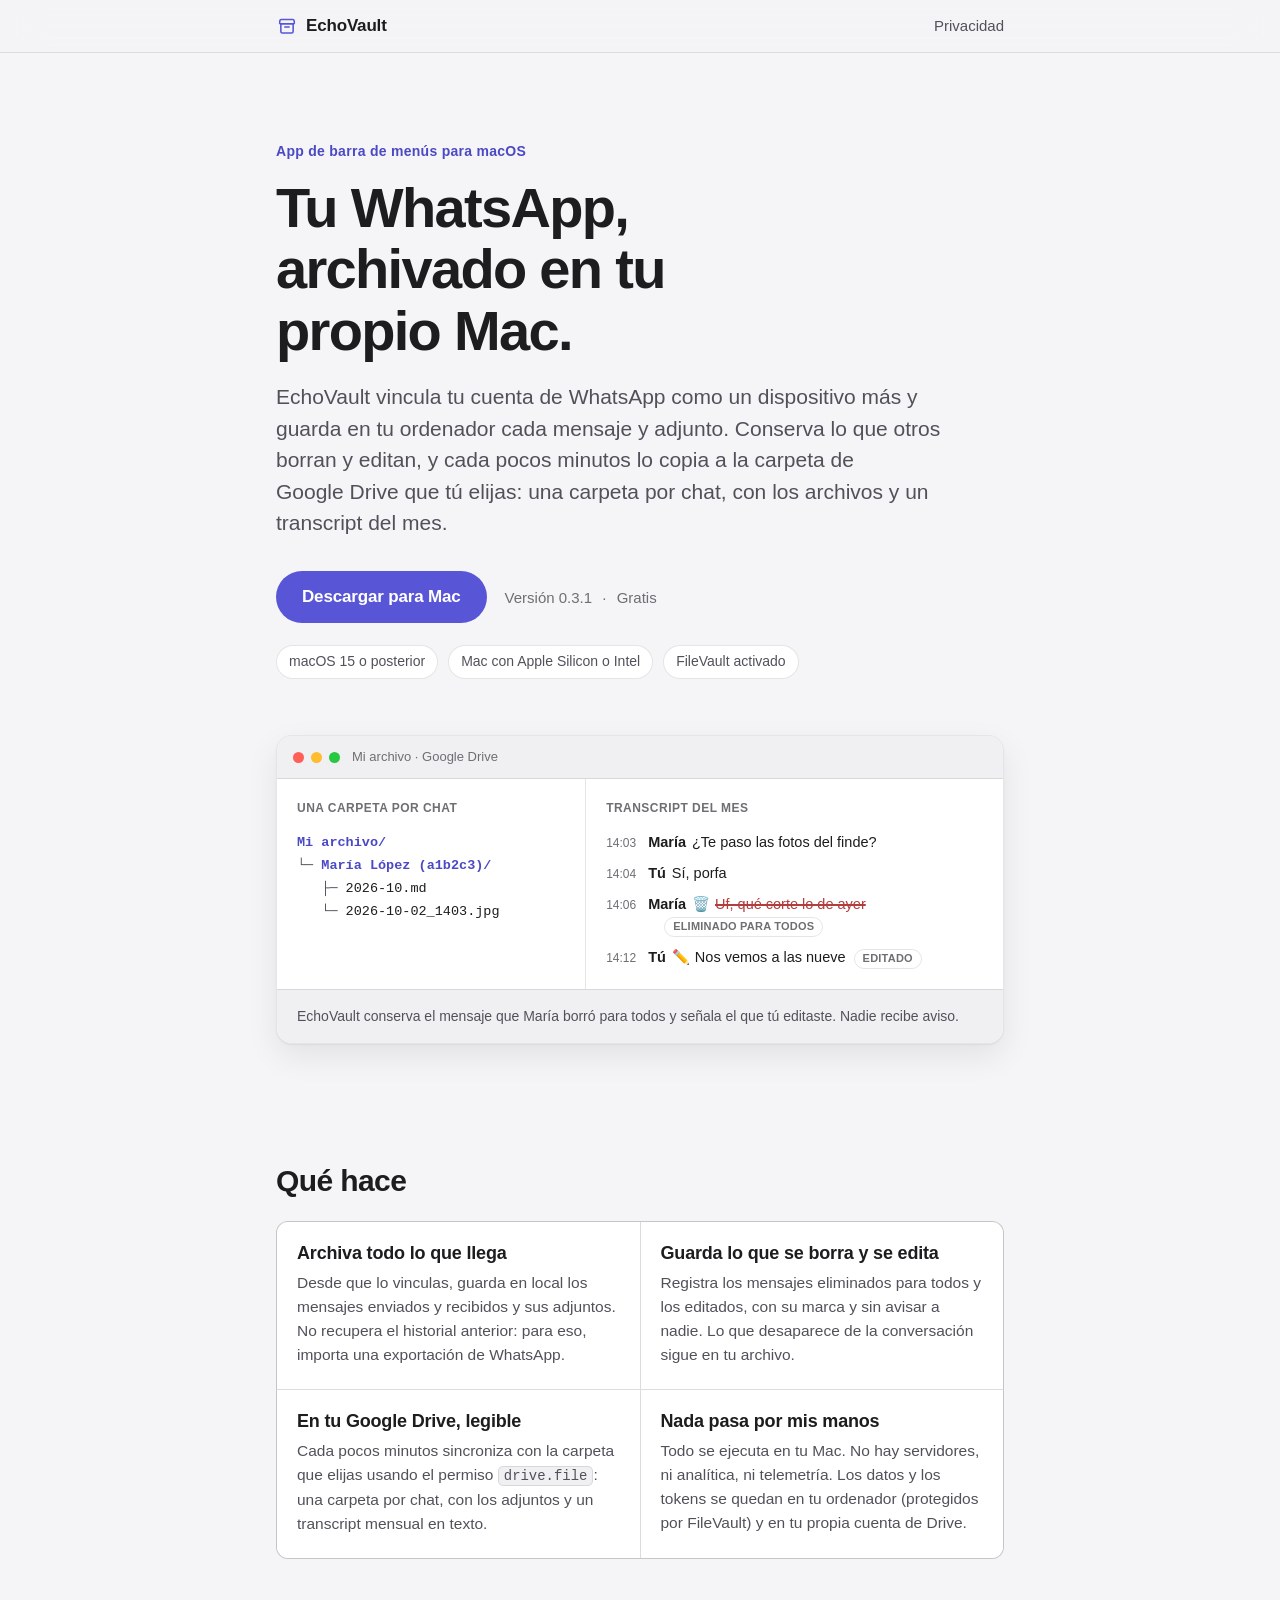
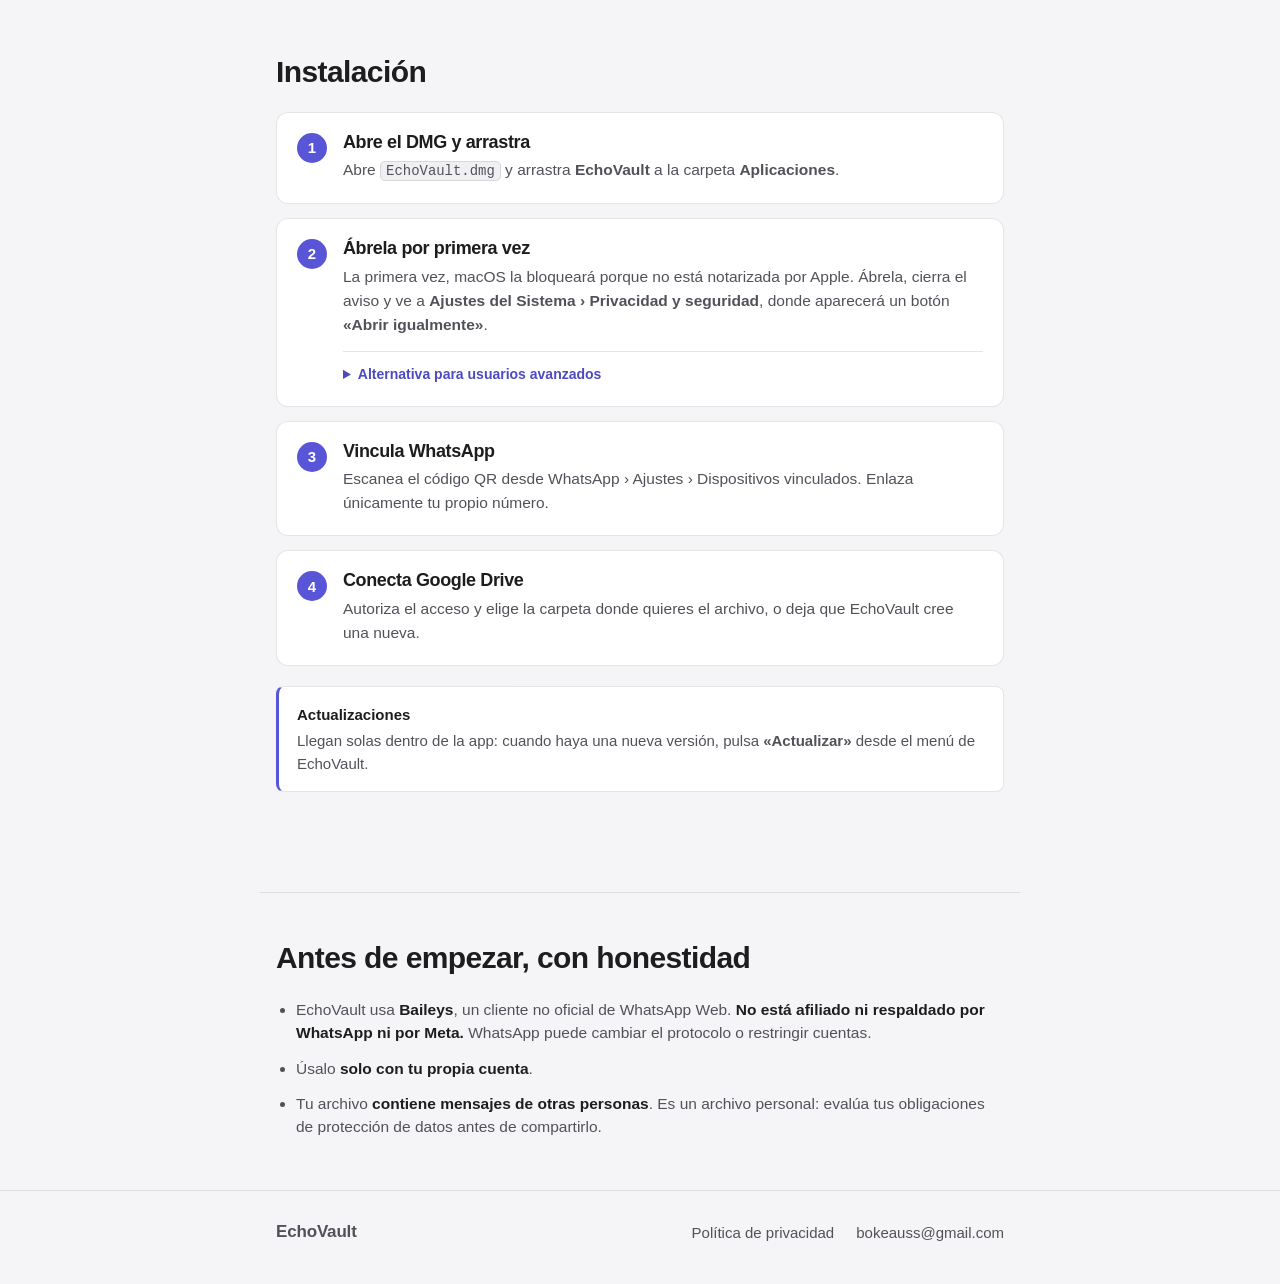
==== index.html @ d352ef36 "release: EchoVault 0.3.1" ====
<!DOCTYPE html>
<html lang="es">
<head>
  <meta charset="utf-8">
  <meta name="viewport" content="width=device-width, initial-scale=1">
  <title>EchoVault — Archivo de WhatsApp para Mac</title>
  <meta name="description" content="EchoVault es una app de barra de menús para macOS que archiva tu propio WhatsApp en tu Mac —incluso lo que otros borran y editan— y lo copia a la carpeta de Google Drive que tú elijas.">
  <meta name="color-scheme" content="light dark">
  <meta name="theme-color" content="#f5f5f7" media="(prefers-color-scheme: light)">
  <meta name="theme-color" content="#1c1c1e" media="(prefers-color-scheme: dark)">
  <link rel="icon" href="favicon.svg" type="image/svg+xml">
  <link rel="stylesheet" href="styles.css">
</head>
<body>
  <a class="skip-link" href="#contenido">Saltar al contenido</a>

  <header class="site-header">
    <div class="wrap">
      <a class="brand" href="/" aria-label="EchoVault, inicio">
        <svg class="brand__mark" viewBox="0 0 24 24" fill="none" stroke="currentColor" stroke-width="1.7" stroke-linecap="round" stroke-linejoin="round" aria-hidden="true" focusable="false">
          <path d="M4.2 6.2A1.5 1.5 0 0 1 5.6 5h12.8a1.5 1.5 0 0 1 1.4 1.2L20 8.5a1 1 0 0 1-1 1.2H5A1 1 0 0 1 4 8.5z"/>
          <path d="M5.3 9.7v8.3a1.6 1.6 0 0 0 1.6 1.6h10.2a1.6 1.6 0 0 0 1.6-1.6V9.7"/>
          <path d="M9.6 13h4.8"/>
        </svg>
        <span class="brand__name">EchoVault</span>
      </a>
      <a class="header-link" href="/privacidad/">Privacidad</a>
    </div>
  </header>

  <main id="contenido">
    <section class="hero" aria-labelledby="hero-title">
      <div class="wrap">
        <p class="eyebrow">App de barra de menús para macOS</p>
        <h1 id="hero-title">Tu WhatsApp, archivado en tu propio Mac.</h1>
        <p class="lede">EchoVault vincula tu cuenta de WhatsApp como un dispositivo más y guarda en tu ordenador cada mensaje y adjunto. Conserva lo que otros borran y editan, y cada pocos minutos lo copia a la carpeta de Google&nbsp;Drive que tú elijas: una carpeta por chat, con los archivos y un transcript del mes.</p>

        <div class="cta">
          <a class="btn" href="https://github.com/fjpedrosa/echovault-releases/releases/latest/download/EchoVault.dmg">Descargar para Mac</a>
          <p class="cta__meta">
            Versión <span id="version">0.3.1</span>
            <span class="dot" aria-hidden="true">·</span> Gratis
          </p>
        </div>

        <ul class="reqs" aria-label="Requisitos">
          <li>macOS 15 o posterior</li>
          <li>Mac con Apple&nbsp;Silicon o Intel</li>
          <li>FileVault activado</li>
        </ul>
      </div>
    </section>

    <section class="showcase" aria-labelledby="showcase-title">
      <div class="wrap">
        <h2 id="showcase-title" class="sr-only">Cómo se ve tu archivo</h2>
        <figure class="window">
          <div class="window__bar">
            <span class="traffic" aria-hidden="true"><i></i><i></i><i></i></span>
            <span class="window__title">Mi archivo · Google Drive</span>
          </div>
          <div class="window__body">
            <div class="panel">
              <p class="panel__label">Una carpeta por chat</p>
              <pre class="tree"><span class="tree__dir">Mi archivo/</span>
└─ <span class="tree__dir">María López (a1b2c3)/</span>
   ├─ <span class="tree__file">2026-10.md</span>
   └─ <span class="tree__file">2026-10-02_1403.jpg</span></pre>
            </div>
            <div class="panel">
              <p class="panel__label">Transcript del mes</p>
              <div class="chat">
                <p class="msg"><span class="msg__time">14:03</span><span class="msg__who">María</span>¿Te paso las fotos del finde?</p>
                <p class="msg"><span class="msg__time">14:04</span><span class="msg__who">Tú</span>Sí, porfa</p>
                <p class="msg msg--deleted"><span class="msg__time">14:06</span><span class="msg__who">María</span><span class="glyph" aria-hidden="true">🗑️</span><s>Uf, qué corte lo de ayer</s> <span class="msg__tag">eliminado para todos</span></p>
                <p class="msg msg--edited"><span class="msg__time">14:12</span><span class="msg__who">Tú</span><span class="glyph" aria-hidden="true">✏️</span>Nos vemos a las nueve <span class="msg__tag">editado</span></p>
              </div>
            </div>
          </div>
          <figcaption class="window__cap">EchoVault conserva el mensaje que María borró para todos y señala el que tú editaste. Nadie recibe aviso.</figcaption>
        </figure>
      </div>
    </section>

    <section class="features" aria-labelledby="features-title">
      <div class="wrap">
        <h2 id="features-title">Qué hace</h2>
        <ul class="feature-list">
          <li>
            <h3>Archiva todo lo que llega</h3>
            <p>Desde que lo vinculas, guarda en local los mensajes enviados y recibidos y sus adjuntos. No recupera el historial anterior: para eso, importa una exportación de WhatsApp.</p>
          </li>
          <li>
            <h3>Guarda lo que se borra y se edita</h3>
            <p>Registra los mensajes eliminados para todos y los editados, con su marca y sin avisar a nadie. Lo que desaparece de la conversación sigue en tu archivo.</p>
          </li>
          <li>
            <h3>En tu Google Drive, legible</h3>
            <p>Cada pocos minutos sincroniza con la carpeta que elijas usando el permiso <code>drive.file</code>: una carpeta por chat, con los adjuntos y un transcript mensual en texto.</p>
          </li>
          <li>
            <h3>Nada pasa por mis manos</h3>
            <p>Todo se ejecuta en tu Mac. No hay servidores, ni analítica, ni telemetría. Los datos y los tokens se quedan en tu ordenador (protegidos por FileVault) y en tu propia cuenta de Drive.</p>
          </li>
        </ul>
      </div>
    </section>

    <section class="install" aria-labelledby="install-title">
      <div class="wrap">
        <h2 id="install-title">Instalación</h2>
        <ol class="steps">
          <li>
            <h3>Abre el DMG y arrastra</h3>
            <p>Abre <code>EchoVault.dmg</code> y arrastra <strong>EchoVault</strong> a la carpeta <strong>Aplicaciones</strong>.</p>
          </li>
          <li>
            <h3>Ábrela por primera vez</h3>
            <p>La primera vez, macOS la bloqueará porque no está notarizada por Apple. Ábrela, cierra el aviso y ve a <strong>Ajustes del Sistema › Privacidad y seguridad</strong>, donde aparecerá un botón <strong>«Abrir igualmente»</strong>.</p>
            <details class="advanced">
              <summary>Alternativa para usuarios avanzados</summary>
              <p>Quita la marca de cuarentena desde la Terminal:</p>
              <pre class="code"><code>xattr -dr com.apple.quarantine /Applications/EchoVault.app</code></pre>
            </details>
          </li>
          <li>
            <h3>Vincula WhatsApp</h3>
            <p>Escanea el código QR desde WhatsApp › Ajustes › Dispositivos vinculados. Enlaza únicamente tu propio número.</p>
          </li>
          <li>
            <h3>Conecta Google Drive</h3>
            <p>Autoriza el acceso y elige la carpeta donde quieres el archivo, o deja que EchoVault cree una nueva.</p>
          </li>
        </ol>
        <p class="note">
          <span class="note__title">Actualizaciones</span>
          Llegan solas dentro de la app: cuando haya una nueva versión, pulsa <strong>«Actualizar»</strong> desde el menú de EchoVault.
        </p>
      </div>
    </section>

    <aside class="disclosure" aria-labelledby="disclosure-title">
      <div class="wrap">
        <h2 id="disclosure-title">Antes de empezar, con honestidad</h2>
        <ul>
          <li>EchoVault usa <strong>Baileys</strong>, un cliente no oficial de WhatsApp Web. <strong>No está afiliado ni respaldado por WhatsApp ni por Meta.</strong> WhatsApp puede cambiar el protocolo o restringir cuentas.</li>
          <li>Úsalo <strong>solo con tu propia cuenta</strong>.</li>
          <li>Tu archivo <strong>contiene mensajes de otras personas</strong>. Es un archivo personal: evalúa tus obligaciones de protección de datos antes de compartirlo.</li>
        </ul>
      </div>
    </aside>
  </main>

  <footer class="site-footer">
    <div class="wrap">
      <p class="footer__brand">EchoVault</p>
      <nav class="footer__links" aria-label="Pie de página">
        <a href="/privacidad/">Política de privacidad</a>
        <a href="mailto:bokeauss@gmail.com">bokeauss@gmail.com</a>
      </nav>
    </div>
  </footer>
</body>
</html>
---- styles.css ----
:root {
  --font-ui: -apple-system, BlinkMacSystemFont, "SF Pro Text", "SF Pro Display",
    "Helvetica Neue", Helvetica, Arial, sans-serif;
  --font-mono: ui-monospace, "SF Mono", SFMono-Regular, Menlo, Monaco,
    "Cascadia Code", Consolas, monospace;

  --bg: #f5f5f7;
  --surface: #ffffff;
  --surface-2: #f0f0f3;
  --ink: #1d1d1f;
  --ink-2: #51515a;
  --ink-3: #6e6e73;
  --hairline: rgba(0, 0, 0, 0.1);
  --hairline-strong: rgba(0, 0, 0, 0.16);
  --accent: #5856d6;
  --accent-ink: #4b49c4;
  --accent-contrast: #ffffff;
  --shadow: 0 1px 2px rgba(0, 0, 0, 0.06), 0 12px 32px rgba(0, 0, 0, 0.08);
  --deleted: #b23d3d;

  --gutter: 16px;
  --radius-lg: 16px;
  --radius-md: 12px;
  --radius-sm: 8px;
}

@media (prefers-color-scheme: dark) {
  :root {
    --bg: #1c1c1e;
    --surface: #2c2c2e;
    --surface-2: #242426;
    --ink: #f5f5f7;
    --ink-2: #c7c7cc;
    --ink-3: #a1a1a6;
    --hairline: rgba(255, 255, 255, 0.12);
    --hairline-strong: rgba(255, 255, 255, 0.2);
    --accent: #6e6cf0;
    --accent-ink: #9c9aff;
    --accent-contrast: #ffffff;
    --shadow: 0 1px 2px rgba(0, 0, 0, 0.5), 0 16px 40px rgba(0, 0, 0, 0.55);
    --deleted: #ff8a8a;
  }
}

*,
*::before,
*::after {
  box-sizing: border-box;
}

html {
  -webkit-text-size-adjust: 100%;
  scroll-behavior: smooth;
}

body {
  margin: 0;
  font-family: var(--font-ui);
  font-size: 17px;
  line-height: 1.55;
  color: var(--ink);
  background: var(--bg);
  -webkit-font-smoothing: antialiased;
  text-rendering: optimizeLegibility;
}

h1,
h2,
h3 {
  margin: 0;
  letter-spacing: -0.021em;
  line-height: 1.1;
  font-weight: 700;
}

p {
  margin: 0;
}

a {
  color: var(--accent-ink);
  text-decoration: none;
}

a:hover {
  text-decoration: underline;
}

code,
pre {
  font-family: var(--font-mono);
}

:focus-visible {
  outline: 2.5px solid var(--accent);
  outline-offset: 3px;
  border-radius: 4px;
}

.wrap {
  width: 100%;
  max-width: 760px;
  margin-inline: auto;
  padding-inline: var(--gutter);
}

.sr-only {
  position: absolute;
  width: 1px;
  height: 1px;
  padding: 0;
  margin: -1px;
  overflow: hidden;
  clip: rect(0, 0, 0, 0);
  white-space: nowrap;
  border: 0;
}

.skip-link {
  position: absolute;
  left: 50%;
  top: -60px;
  transform: translateX(-50%);
  background: var(--accent);
  color: var(--accent-contrast);
  padding: 10px 16px;
  border-radius: 0 0 var(--radius-sm) var(--radius-sm);
  z-index: 10;
  transition: top 0.15s ease;
}

.skip-link:focus {
  top: 0;
  text-decoration: none;
}

/* Header */
.site-header {
  border-bottom: 1px solid var(--hairline);
  background: color-mix(in srgb, var(--bg) 82%, transparent);
  backdrop-filter: saturate(180%) blur(20px);
  -webkit-backdrop-filter: saturate(180%) blur(20px);
  position: sticky;
  top: 0;
  z-index: 5;
}

.site-header .wrap {
  display: flex;
  align-items: center;
  justify-content: space-between;
  min-height: 52px;
}

.brand {
  display: inline-flex;
  align-items: center;
  gap: 8px;
  color: var(--ink);
  font-weight: 600;
  letter-spacing: -0.01em;
}

.brand:hover {
  text-decoration: none;
}

.brand__mark {
  width: 22px;
  height: 22px;
  color: var(--accent);
}

.brand__name {
  font-size: 17px;
}

.header-link {
  font-size: 15px;
  color: var(--ink-2);
}

/* Hero */
.hero {
  padding-top: clamp(40px, 9vw, 88px);
  padding-bottom: clamp(32px, 6vw, 56px);
}

.eyebrow {
  font-size: 14px;
  font-weight: 600;
  letter-spacing: 0.02em;
  color: var(--accent-ink);
  margin-bottom: 14px;
}

.hero h1 {
  font-size: clamp(34px, 7vw, 56px);
  letter-spacing: -0.03em;
  max-width: 15ch;
}

.lede {
  margin-top: 20px;
  font-size: clamp(18px, 2.4vw, 21px);
  line-height: 1.5;
  color: var(--ink-2);
  max-width: 60ch;
}

.cta {
  margin-top: 32px;
  display: flex;
  align-items: center;
  flex-wrap: wrap;
  gap: 10px 18px;
}

.btn {
  display: inline-flex;
  align-items: center;
  justify-content: center;
  background: var(--accent);
  color: var(--accent-contrast);
  font-size: 17px;
  font-weight: 600;
  letter-spacing: -0.01em;
  padding: 13px 26px;
  border-radius: 980px;
  transition: filter 0.15s ease, transform 0.1s ease;
}

.btn:hover {
  filter: brightness(1.07);
  text-decoration: none;
}

.btn:active {
  transform: translateY(1px);
}

.cta__meta {
  font-size: 15px;
  color: var(--ink-3);
}

.cta__meta .dot {
  padding-inline: 6px;
}

.reqs {
  margin: 22px 0 0;
  padding: 0;
  list-style: none;
  display: flex;
  flex-wrap: wrap;
  gap: 8px 10px;
}

.reqs li {
  font-size: 14px;
  color: var(--ink-2);
  background: var(--surface);
  border: 1px solid var(--hairline);
  padding: 5px 12px;
  border-radius: 980px;
}

/* Showcase window */
.showcase {
  padding-bottom: clamp(40px, 7vw, 72px);
}

.window {
  margin: 0;
  background: var(--surface);
  border: 1px solid var(--hairline);
  border-radius: var(--radius-lg);
  box-shadow: var(--shadow);
  overflow: hidden;
}

.window__bar {
  display: flex;
  align-items: center;
  gap: 12px;
  padding: 11px 16px;
  border-bottom: 1px solid var(--hairline);
  background: var(--surface-2);
}

.traffic {
  display: inline-flex;
  gap: 7px;
}

.traffic i {
  width: 11px;
  height: 11px;
  border-radius: 50%;
  background: var(--hairline-strong);
}

.traffic i:nth-child(1) {
  background: #ff5f57;
}
.traffic i:nth-child(2) {
  background: #febc2e;
}
.traffic i:nth-child(3) {
  background: #28c840;
}

.window__title {
  font-size: 13px;
  font-weight: 500;
  color: var(--ink-3);
}

.window__body {
  display: grid;
  gap: 1px;
  background: var(--hairline);
  grid-template-columns: 1fr;
}

.panel {
  background: var(--surface);
  padding: 20px;
}

.panel__label {
  font-size: 12px;
  font-weight: 600;
  letter-spacing: 0.04em;
  text-transform: uppercase;
  color: var(--ink-3);
  margin-bottom: 14px;
}

.tree {
  margin: 0;
  font-size: 13.5px;
  line-height: 1.7;
  color: var(--ink-2);
  white-space: pre;
  overflow-x: auto;
}

.tree__dir {
  color: var(--accent-ink);
  font-weight: 600;
}

.tree__file {
  color: var(--ink);
}

.chat {
  display: flex;
  flex-direction: column;
  gap: 10px;
}

.msg {
  font-size: 14.5px;
  line-height: 1.45;
  color: var(--ink);
  padding-left: 54px;
  text-indent: -54px;
}

.msg__time {
  display: inline-block;
  width: 42px;
  text-indent: 0;
  font-variant-numeric: tabular-nums;
  font-size: 12px;
  color: var(--ink-3);
}

.msg__who {
  font-weight: 600;
  margin-right: 6px;
}

.glyph {
  margin-right: 5px;
}

.msg--deleted s {
  color: var(--deleted);
  text-decoration-thickness: 1.5px;
}

.msg__tag {
  display: inline-block;
  text-indent: 0;
  margin-left: 4px;
  font-size: 11px;
  font-weight: 600;
  letter-spacing: 0.02em;
  text-transform: uppercase;
  color: var(--ink-3);
  border: 1px solid var(--hairline);
  border-radius: 980px;
  padding: 1px 8px;
}

.window__cap {
  padding: 16px 20px;
  border-top: 1px solid var(--hairline);
  background: var(--surface-2);
  font-size: 14px;
  color: var(--ink-2);
}

/* Features */
.features {
  padding-block: clamp(24px, 5vw, 48px);
}

.features h2,
.install h2,
.disclosure h2 {
  font-size: clamp(24px, 4vw, 30px);
  letter-spacing: -0.02em;
  margin-bottom: 24px;
}

.feature-list {
  list-style: none;
  margin: 0;
  padding: 0;
  display: grid;
  gap: 1px;
  background: var(--hairline);
  border: 1px solid var(--hairline);
  border-radius: var(--radius-md);
  overflow: hidden;
}

.feature-list li {
  background: var(--surface);
  padding: 22px 20px;
}

.feature-list h3 {
  font-size: 18px;
  letter-spacing: -0.01em;
  margin-bottom: 7px;
}

.feature-list p {
  color: var(--ink-2);
  font-size: 15.5px;
}

/* Install steps */
.install {
  padding-block: clamp(24px, 5vw, 48px);
}

.steps {
  list-style: none;
  counter-reset: step;
  margin: 0;
  padding: 0;
  display: grid;
  gap: 14px;
}

.steps > li {
  counter-increment: step;
  position: relative;
  background: var(--surface);
  border: 1px solid var(--hairline);
  border-radius: var(--radius-md);
  padding: 20px 20px 20px 66px;
}

.steps > li::before {
  content: counter(step);
  position: absolute;
  left: 20px;
  top: 20px;
  width: 30px;
  height: 30px;
  display: flex;
  align-items: center;
  justify-content: center;
  border-radius: 50%;
  background: var(--accent);
  color: var(--accent-contrast);
  font-size: 15px;
  font-weight: 600;
  font-variant-numeric: tabular-nums;
}

.steps h3 {
  font-size: 18px;
  margin-bottom: 6px;
}

.steps p {
  color: var(--ink-2);
  font-size: 15.5px;
}

.advanced {
  margin-top: 14px;
  border-top: 1px solid var(--hairline);
  padding-top: 12px;
}

.advanced summary {
  cursor: pointer;
  font-size: 14px;
  font-weight: 600;
  color: var(--accent-ink);
  width: fit-content;
}

.advanced summary:focus-visible {
  outline: 2.5px solid var(--accent);
  outline-offset: 3px;
}

.advanced p {
  margin-top: 10px;
}

.code {
  margin: 10px 0 0;
  background: var(--surface-2);
  border: 1px solid var(--hairline);
  border-radius: var(--radius-sm);
  padding: 12px 14px;
  overflow-x: auto;
  font-size: 13.5px;
  line-height: 1.5;
  color: var(--ink);
}

:not(pre) > code {
  font-size: 0.9em;
  background: var(--surface-2);
  border: 1px solid var(--hairline);
  border-radius: 5px;
  padding: 1px 5px;
}

.note {
  margin-top: 20px;
  background: var(--surface);
  border: 1px solid var(--hairline);
  border-left: 3px solid var(--accent);
  border-radius: var(--radius-sm);
  padding: 16px 18px;
  font-size: 15px;
  color: var(--ink-2);
}

.note__title {
  display: block;
  font-weight: 600;
  color: var(--ink);
  margin-bottom: 2px;
}

/* Disclosure */
.disclosure {
  padding-block: clamp(28px, 5vw, 52px);
}

.disclosure .wrap {
  border-top: 1px solid var(--hairline);
  padding-top: clamp(28px, 5vw, 48px);
}

.disclosure ul {
  margin: 0;
  padding-left: 20px;
  display: grid;
  gap: 12px;
}

.disclosure li {
  color: var(--ink-2);
  font-size: 15.5px;
  line-height: 1.5;
}

.disclosure strong {
  color: var(--ink);
}

/* Footer */
.site-footer {
  border-top: 1px solid var(--hairline);
  padding-block: 28px 40px;
}

.site-footer .wrap {
  display: flex;
  flex-wrap: wrap;
  align-items: center;
  justify-content: space-between;
  gap: 10px 20px;
}

.footer__brand {
  font-weight: 600;
  color: var(--ink-2);
  letter-spacing: -0.01em;
}

.footer__links {
  display: flex;
  flex-wrap: wrap;
  gap: 8px 22px;
}

.footer__links a {
  font-size: 15px;
  color: var(--ink-2);
}

/* Legal page */
.legal {
  padding-block: clamp(24px, 5vw, 44px) clamp(32px, 6vw, 56px);
}

.back {
  font-size: 15px;
  margin-bottom: 8px;
}

.back + .prose {
  margin-top: 16px;
}

.prose {
  max-width: 68ch;
}

.prose h1 {
  font-size: clamp(28px, 5vw, 38px);
  letter-spacing: -0.025em;
  margin-bottom: 8px;
}

.prose h2 {
  font-size: clamp(20px, 3vw, 24px);
  letter-spacing: -0.015em;
  margin-top: 36px;
  margin-bottom: 10px;
  padding-top: 20px;
  border-top: 1px solid var(--hairline);
}

.prose p {
  margin-top: 14px;
  color: var(--ink-2);
  font-size: 16.5px;
}

.prose ul {
  margin-top: 14px;
  padding-left: 22px;
  color: var(--ink-2);
  font-size: 16.5px;
}

.prose li {
  margin-top: 8px;
}

.prose a {
  word-break: break-word;
}

.prose + .back {
  margin-top: 40px;
  padding-top: 24px;
  border-top: 1px solid var(--hairline);
}

/* 404 */
.notfound {
  min-height: 70vh;
  display: flex;
  align-items: center;
  padding-block: 60px;
}

.notfound h1 {
  font-size: clamp(30px, 6vw, 44px);
  letter-spacing: -0.03em;
  margin-top: 12px;
}

.notfound .lede {
  margin-bottom: 28px;
}

/* Wider screens */
@media (min-width: 640px) {
  .window__body {
    grid-template-columns: 0.85fr 1.15fr;
  }

  .feature-list {
    grid-template-columns: 1fr 1fr;
  }
}

@media (prefers-reduced-motion: reduce) {
  html {
    scroll-behavior: auto;
  }
  *,
  *::before,
  *::after {
    transition-duration: 0.01ms !important;
    animation-duration: 0.01ms !important;
  }
}
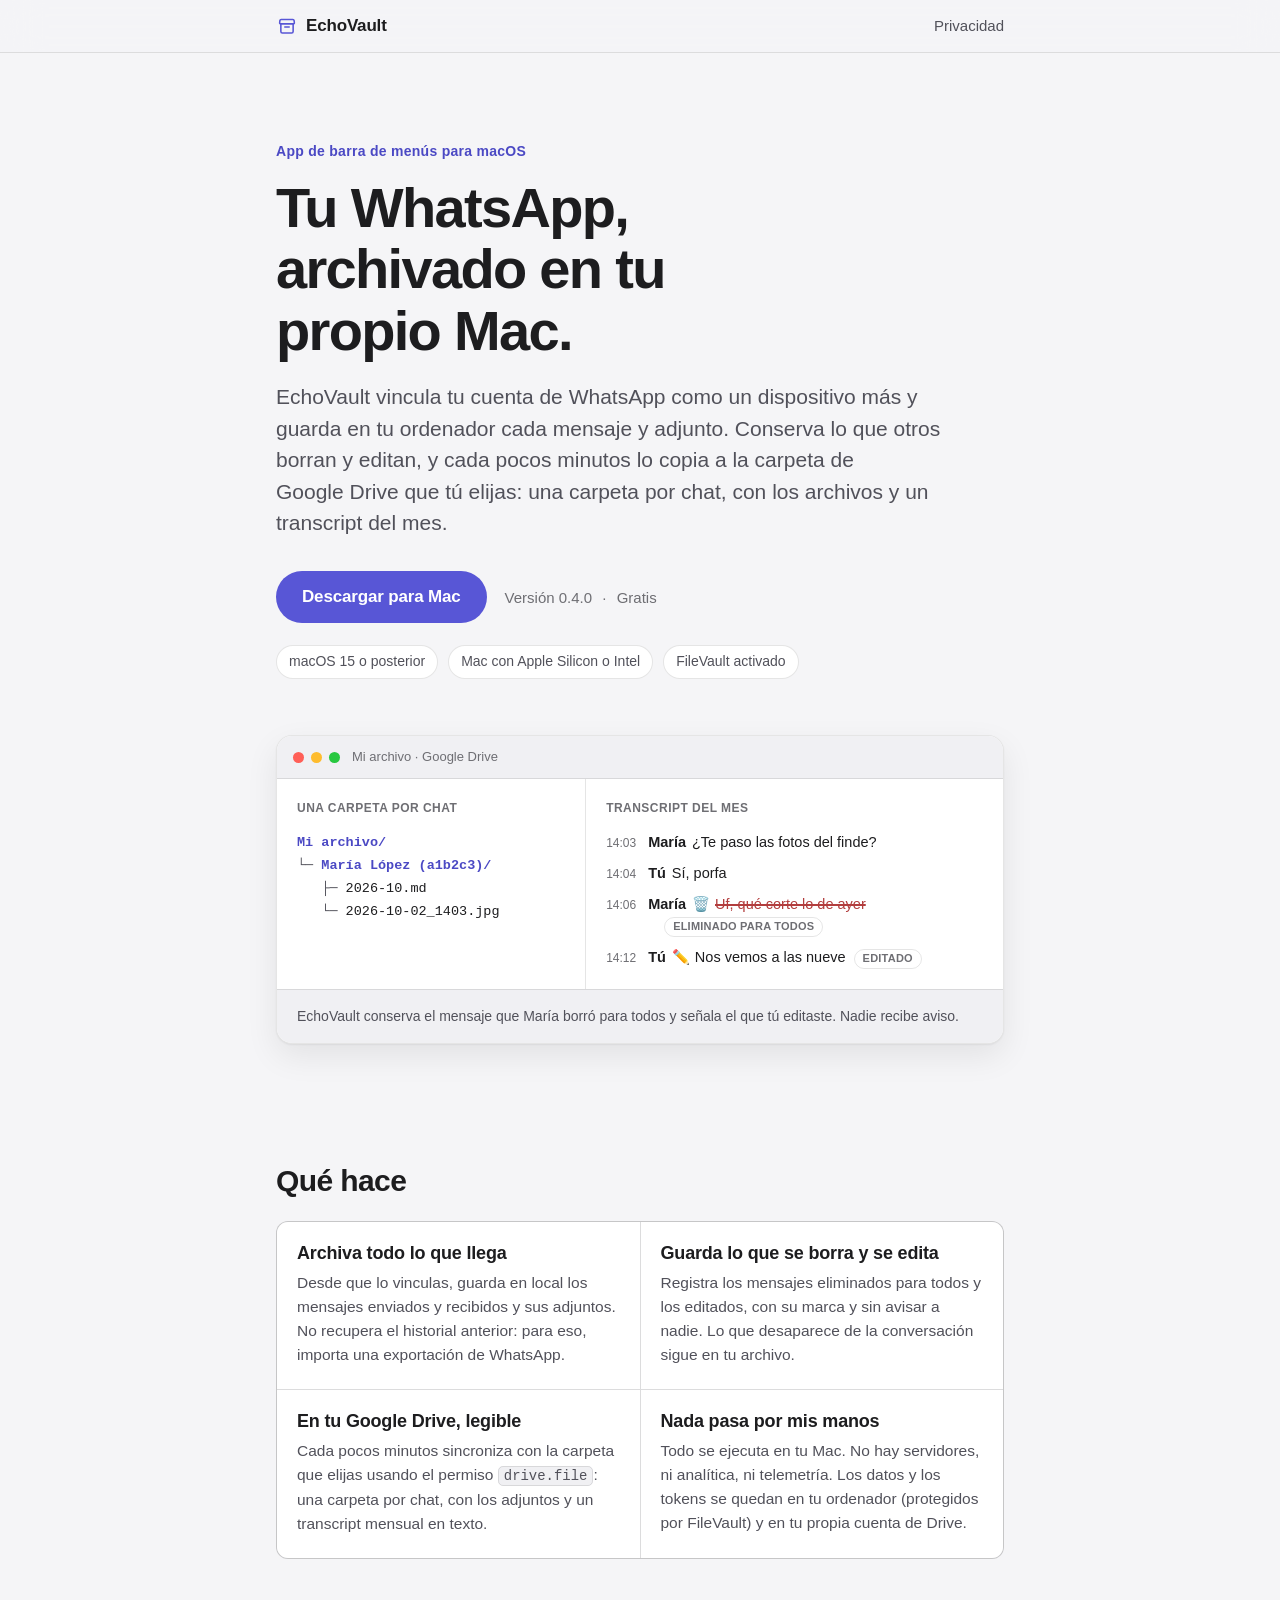
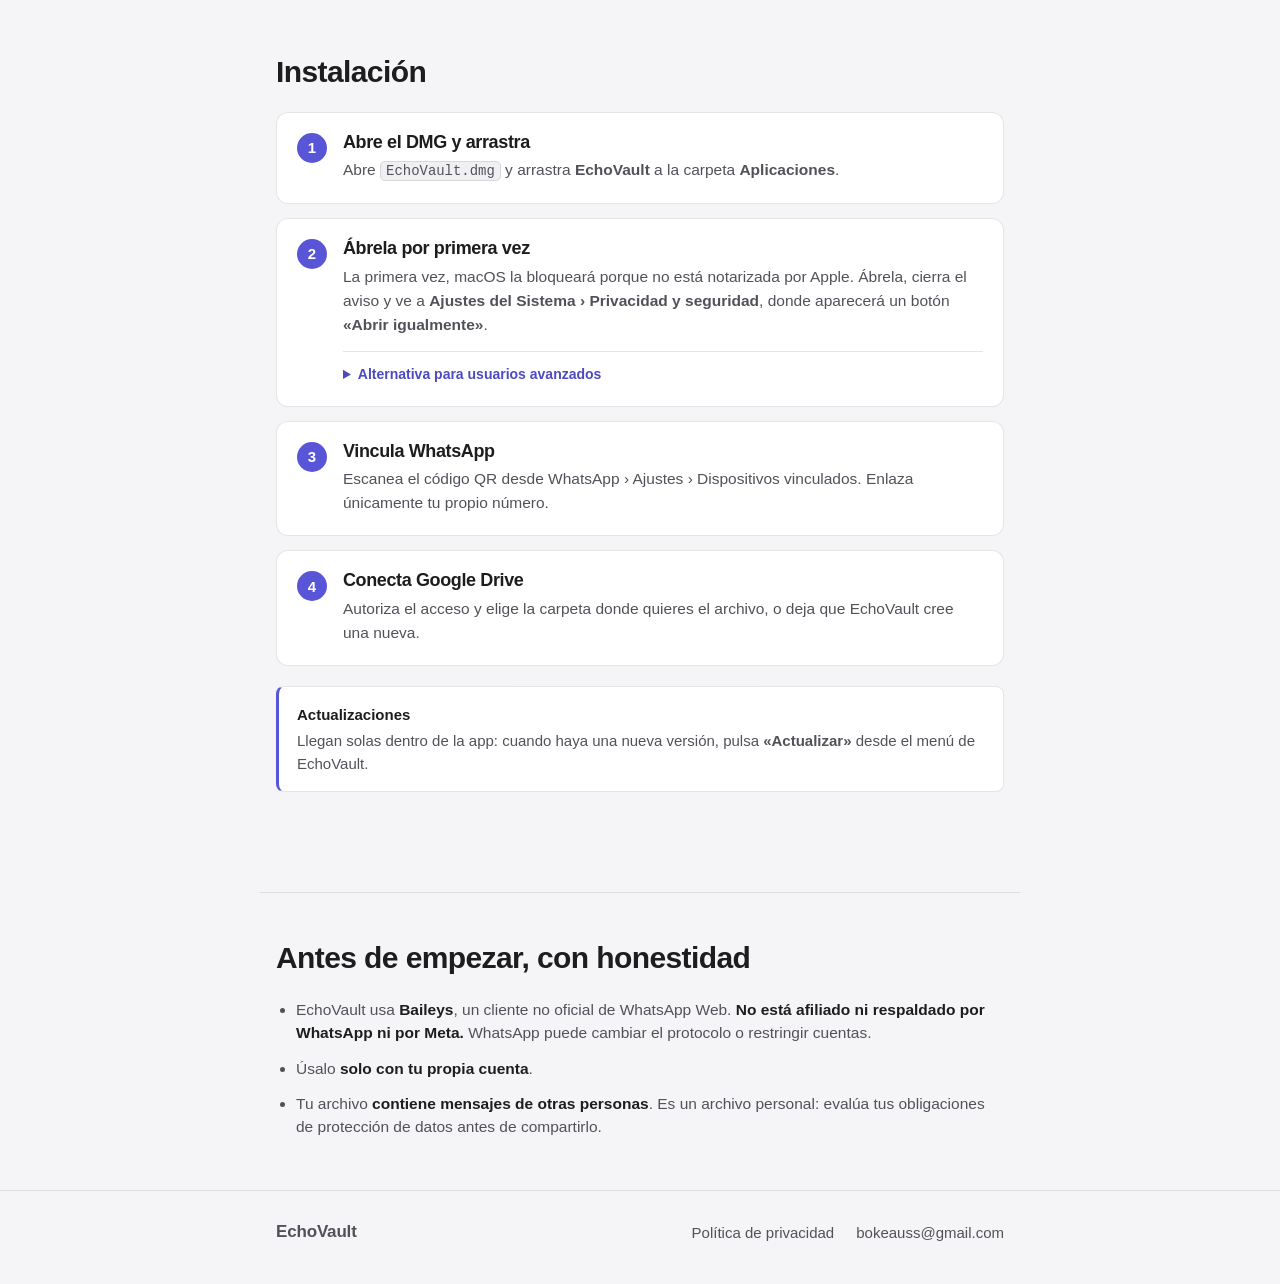
==== commit 3dc2c4dd: "release: EchoVault 0.4.0" ====
--- a/index.html
+++ b/index.html
@@ -38,7 +38,7 @@
         <div class="cta">
           <a class="btn" href="https://github.com/fjpedrosa/echovault-releases/releases/latest/download/EchoVault.dmg">Descargar para Mac</a>
           <p class="cta__meta">
-            Versión <span id="version">0.3.1</span>
+            Versión <span id="version">0.4.0</span>
             <span class="dot" aria-hidden="true">·</span> Gratis
           </p>
         </div>
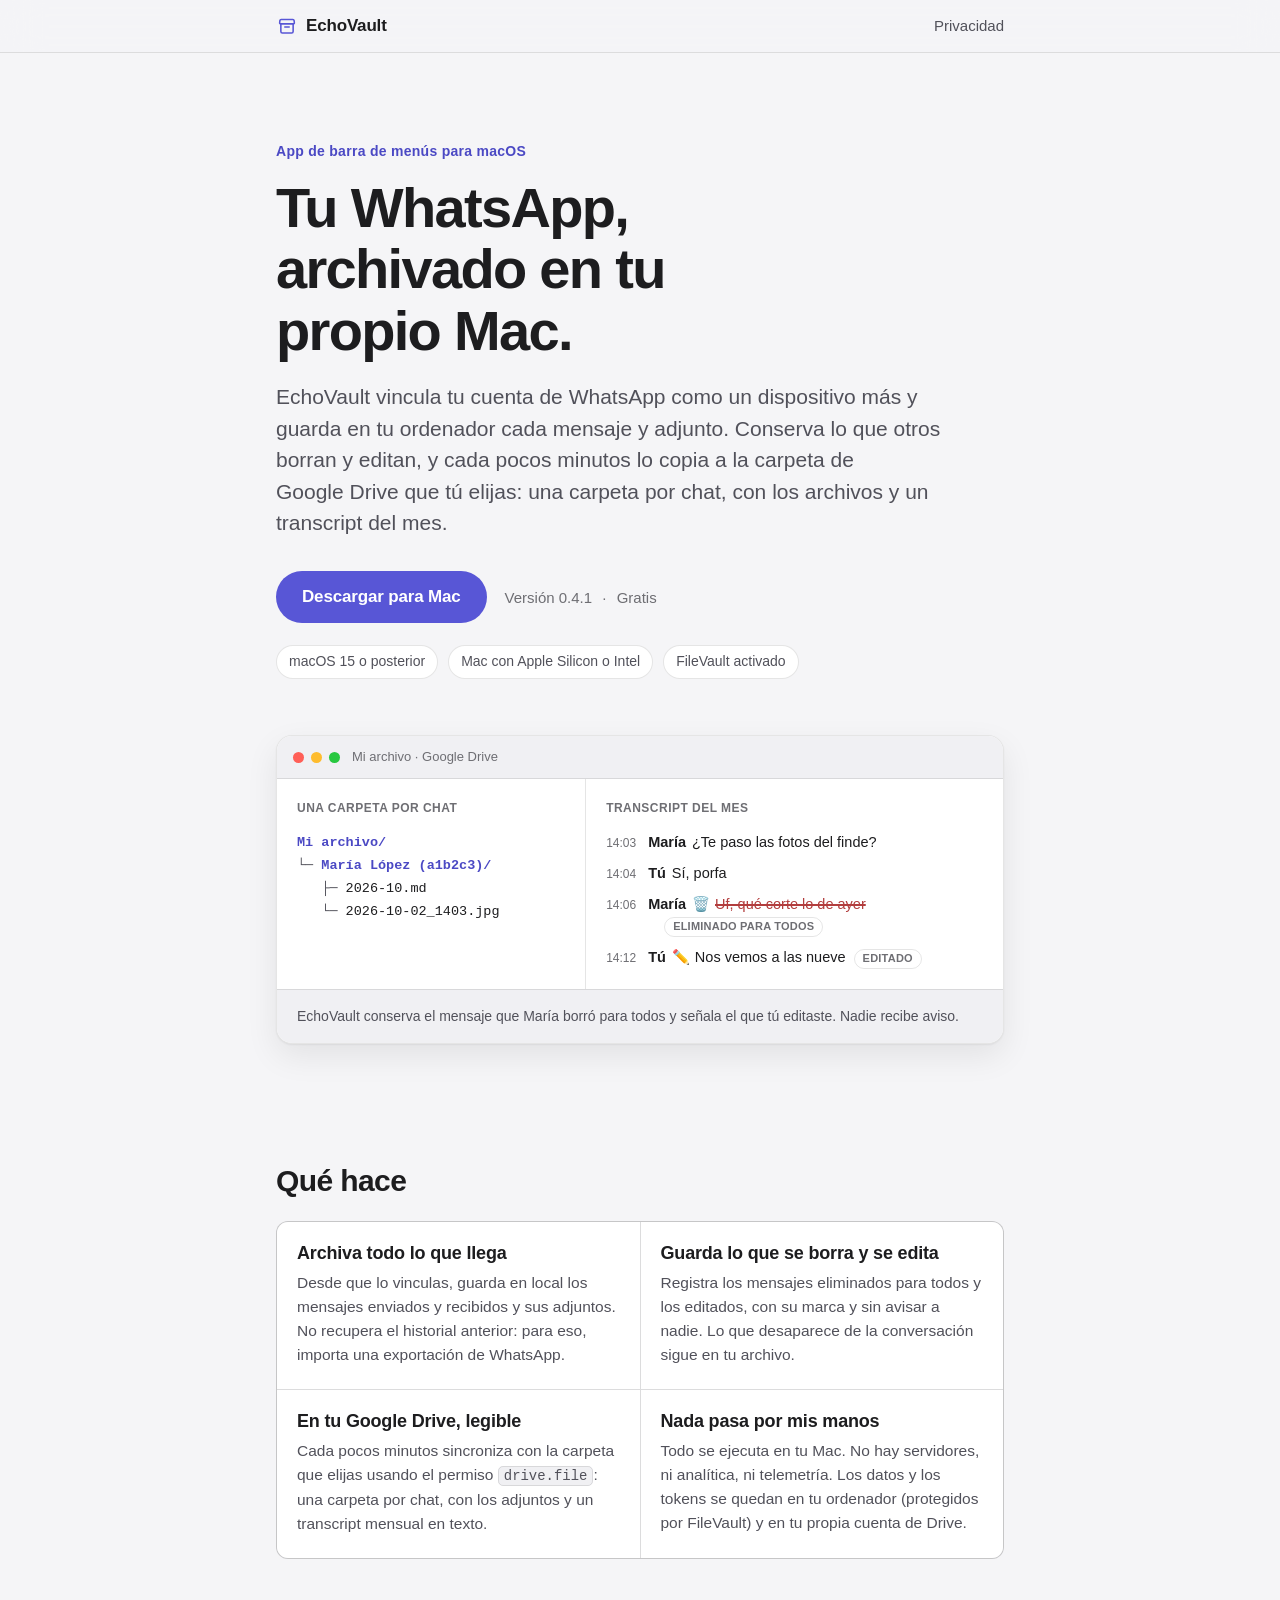
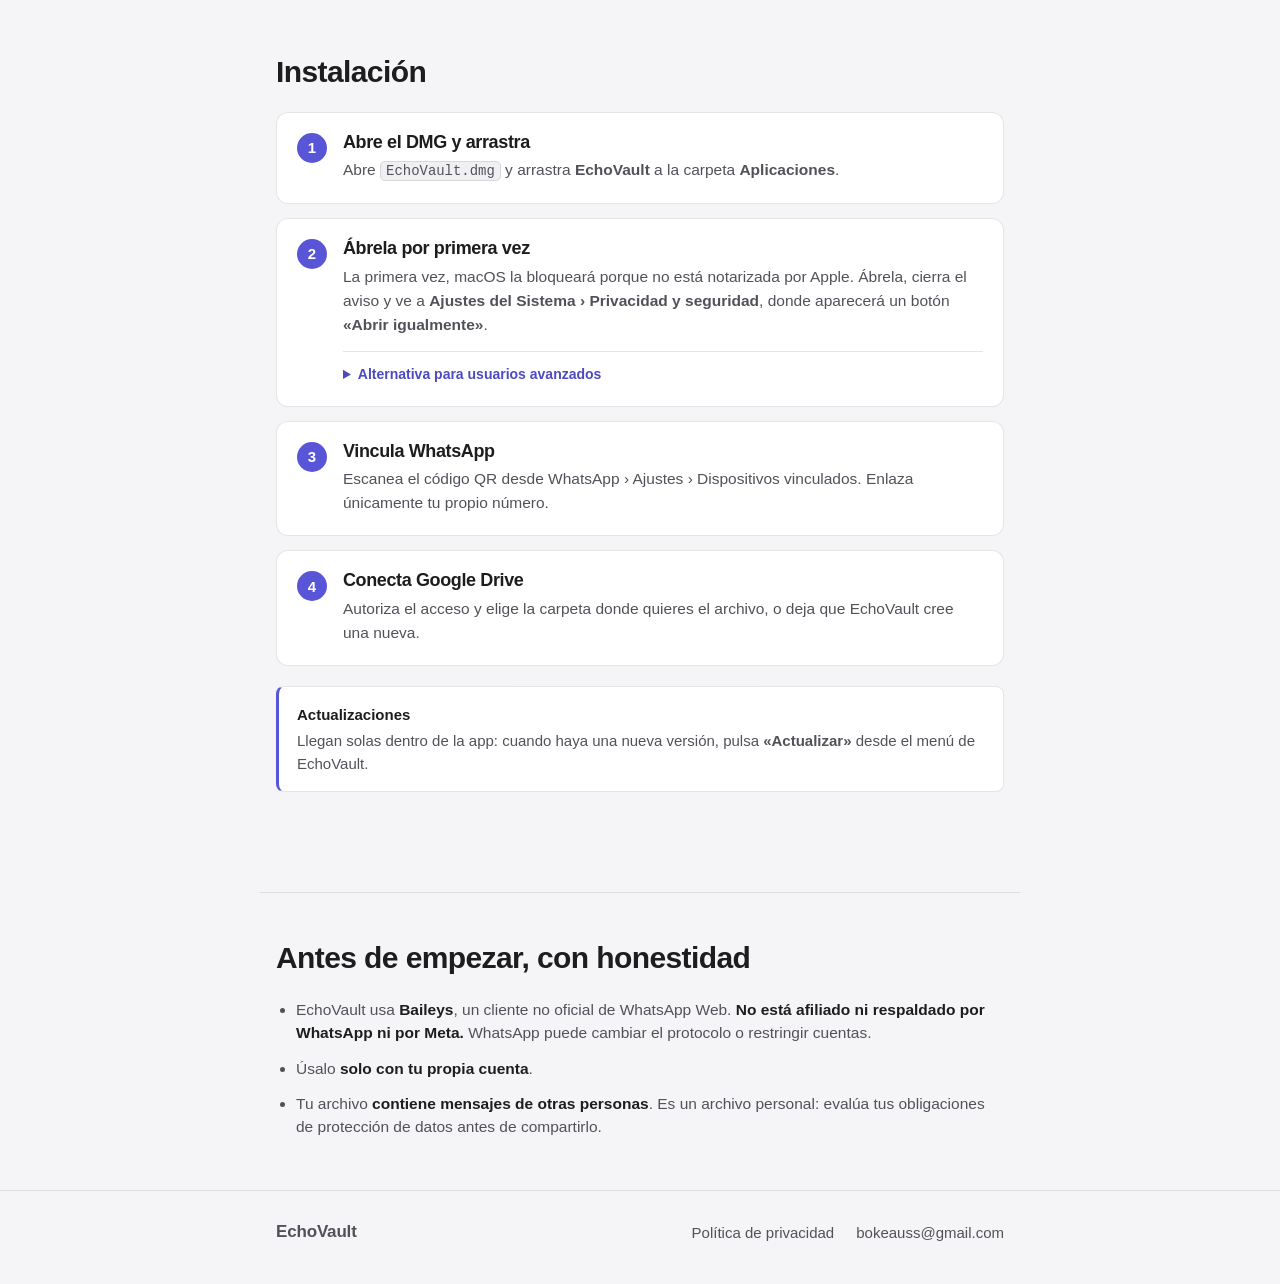
==== commit 3c6d118e: "release: EchoVault 0.4.1" ====
--- a/index.html
+++ b/index.html
@@ -38,7 +38,7 @@
         <div class="cta">
           <a class="btn" href="https://github.com/fjpedrosa/echovault-releases/releases/latest/download/EchoVault.dmg">Descargar para Mac</a>
           <p class="cta__meta">
-            Versión <span id="version">0.4.0</span>
+            Versión <span id="version">0.4.1</span>
             <span class="dot" aria-hidden="true">·</span> Gratis
           </p>
         </div>
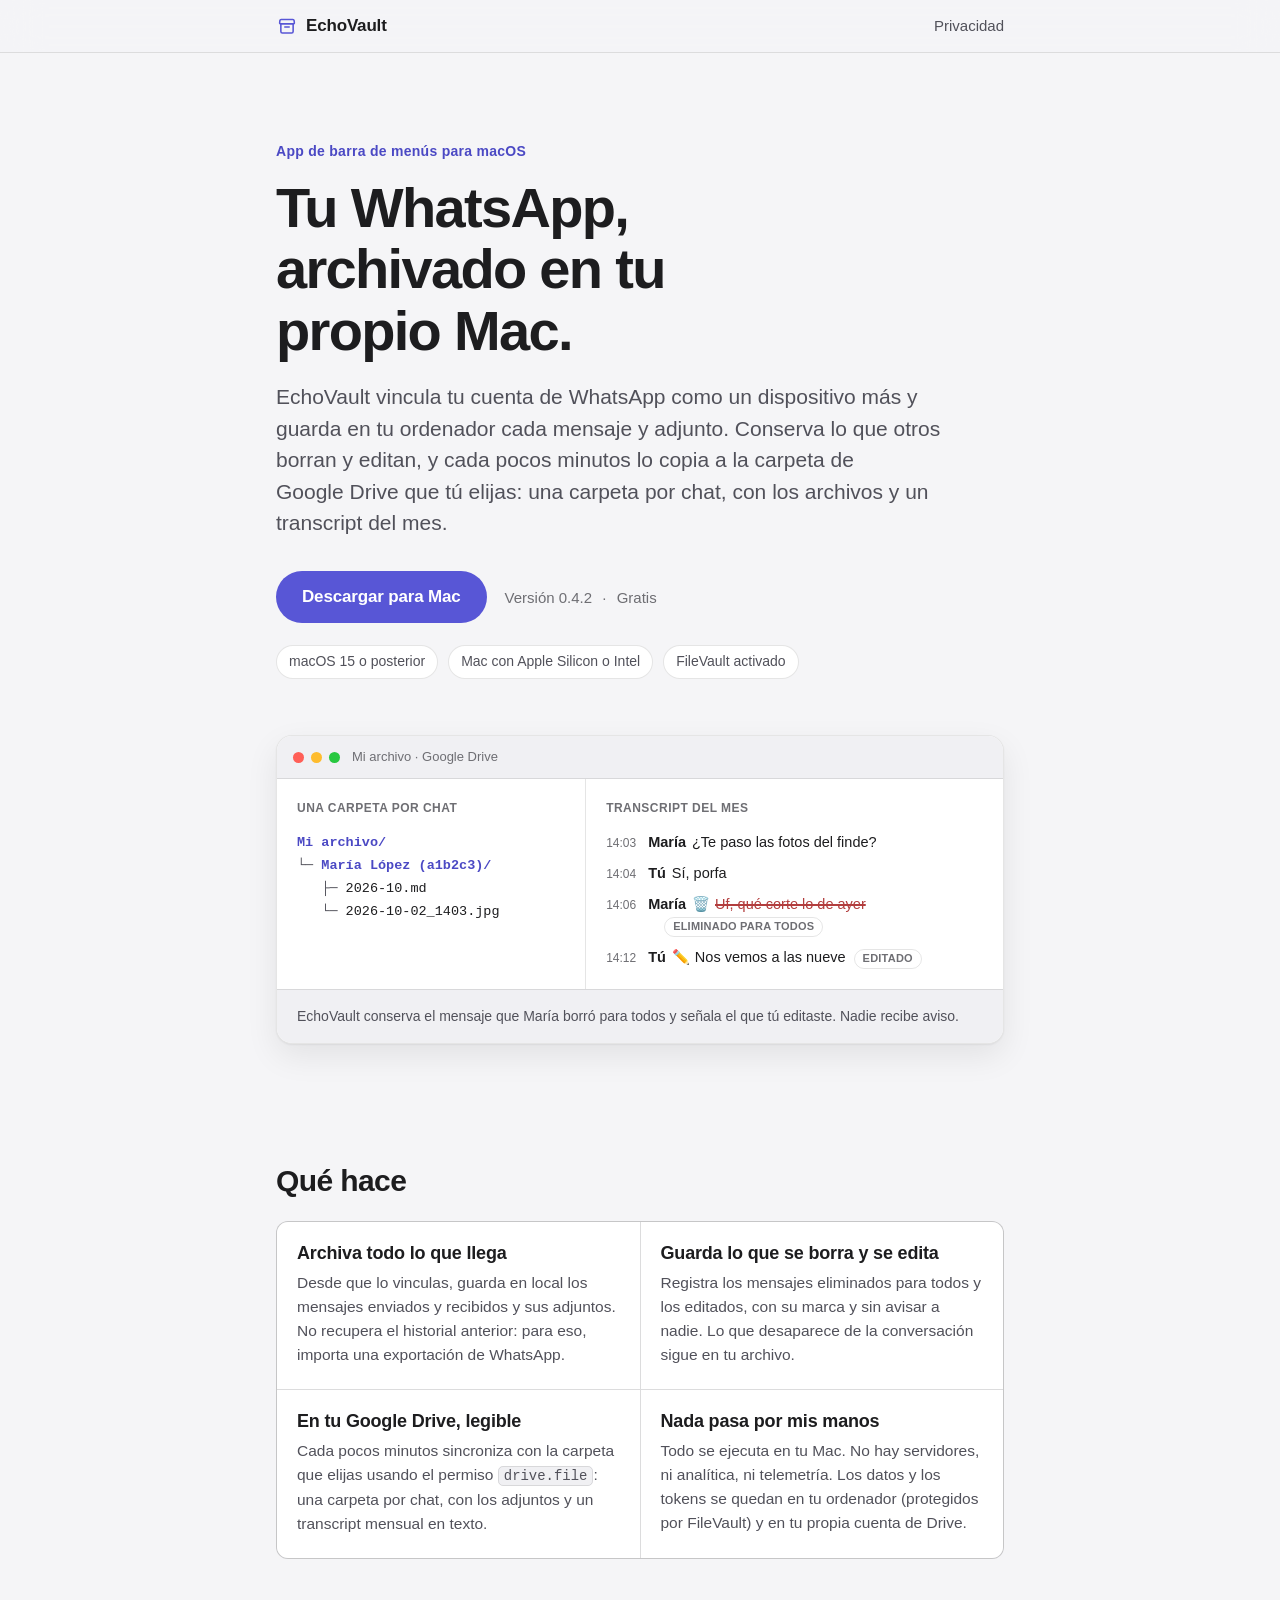
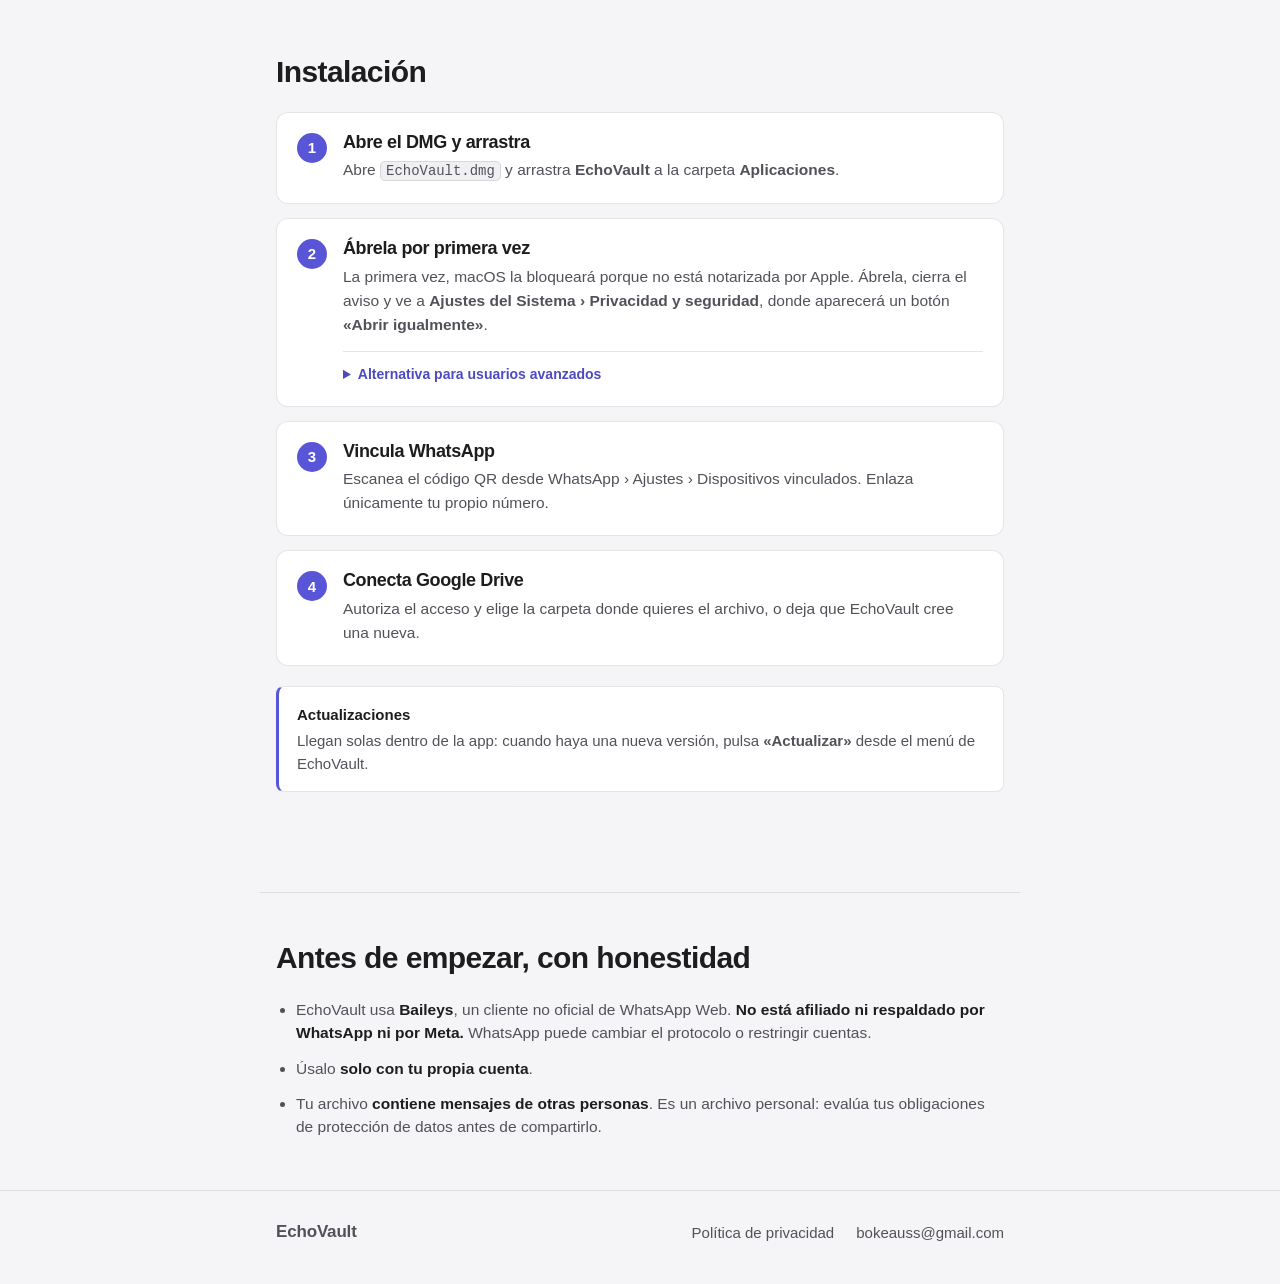
==== commit 44e3ff3c: "release: EchoVault 0.4.2" ====
--- a/index.html
+++ b/index.html
@@ -38,7 +38,7 @@
         <div class="cta">
           <a class="btn" href="https://github.com/fjpedrosa/echovault-releases/releases/latest/download/EchoVault.dmg">Descargar para Mac</a>
           <p class="cta__meta">
-            Versión <span id="version">0.4.1</span>
+            Versión <span id="version">0.4.2</span>
             <span class="dot" aria-hidden="true">·</span> Gratis
           </p>
         </div>
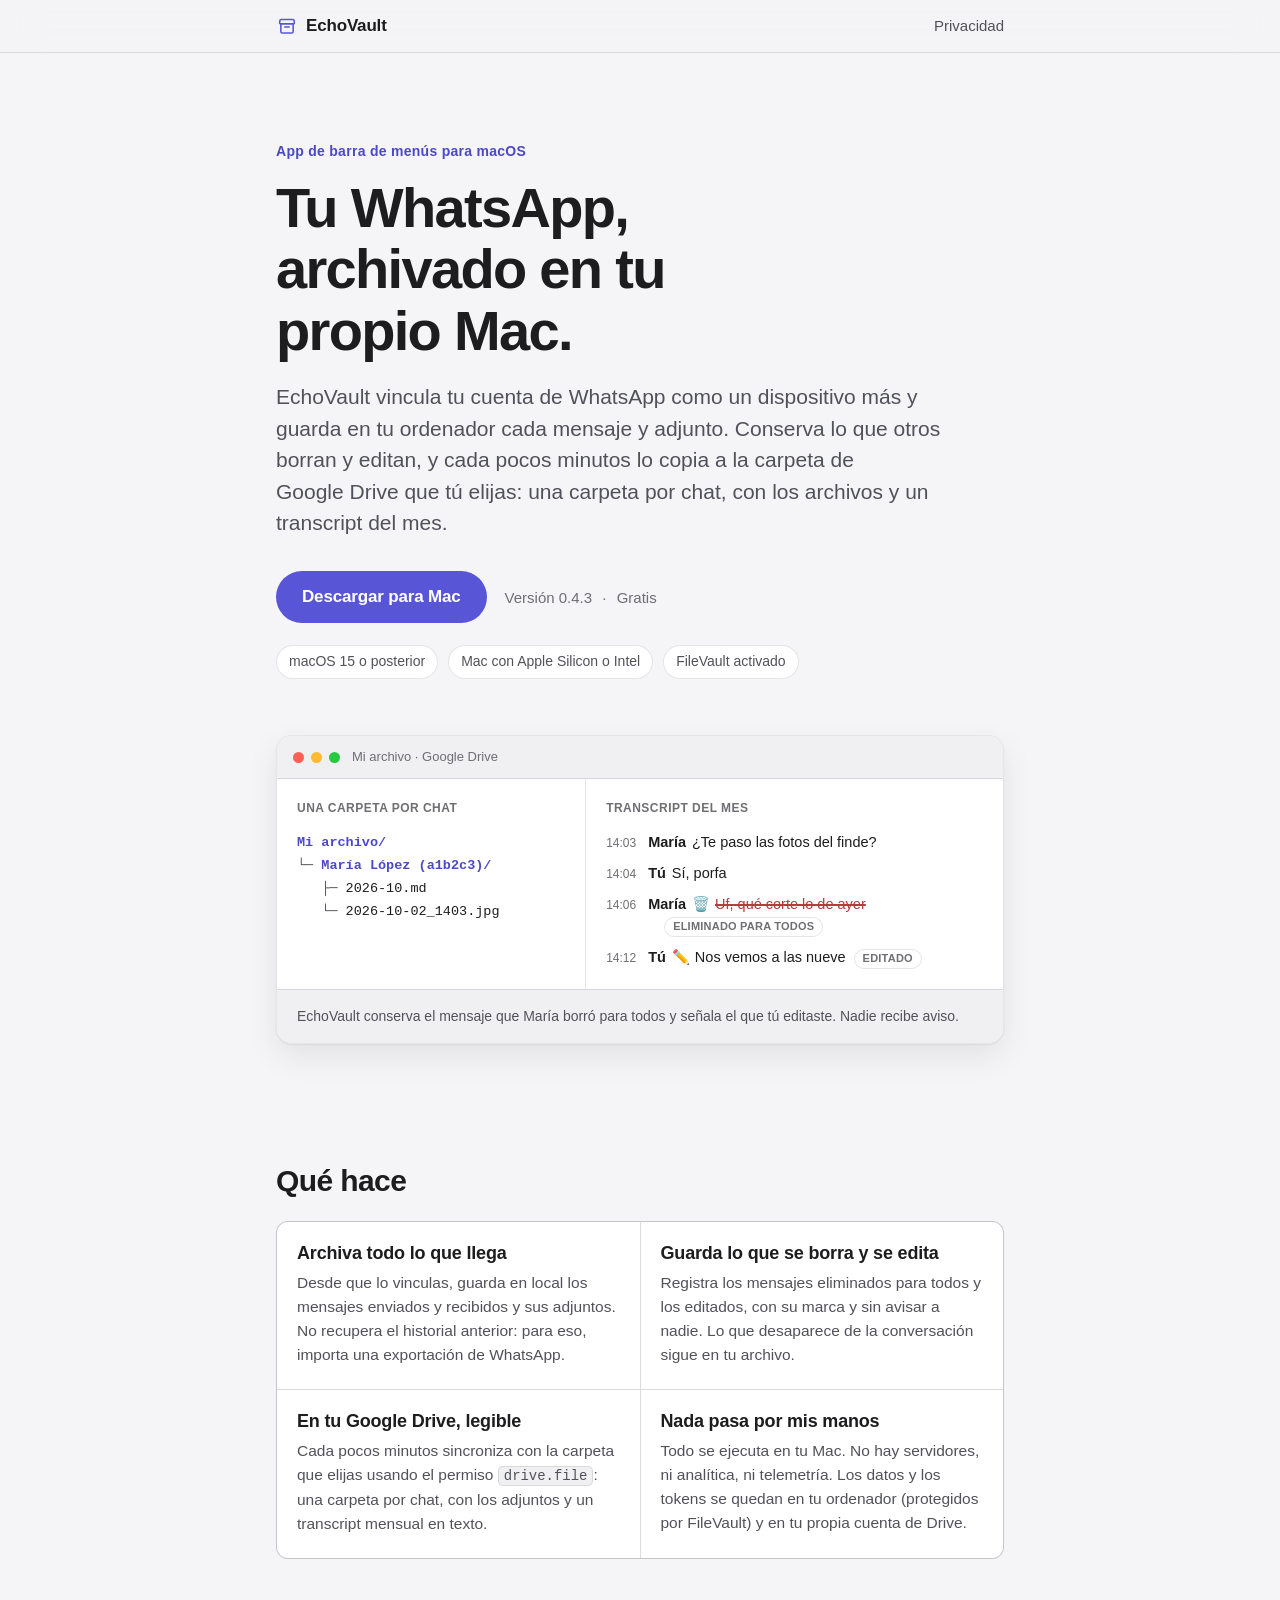
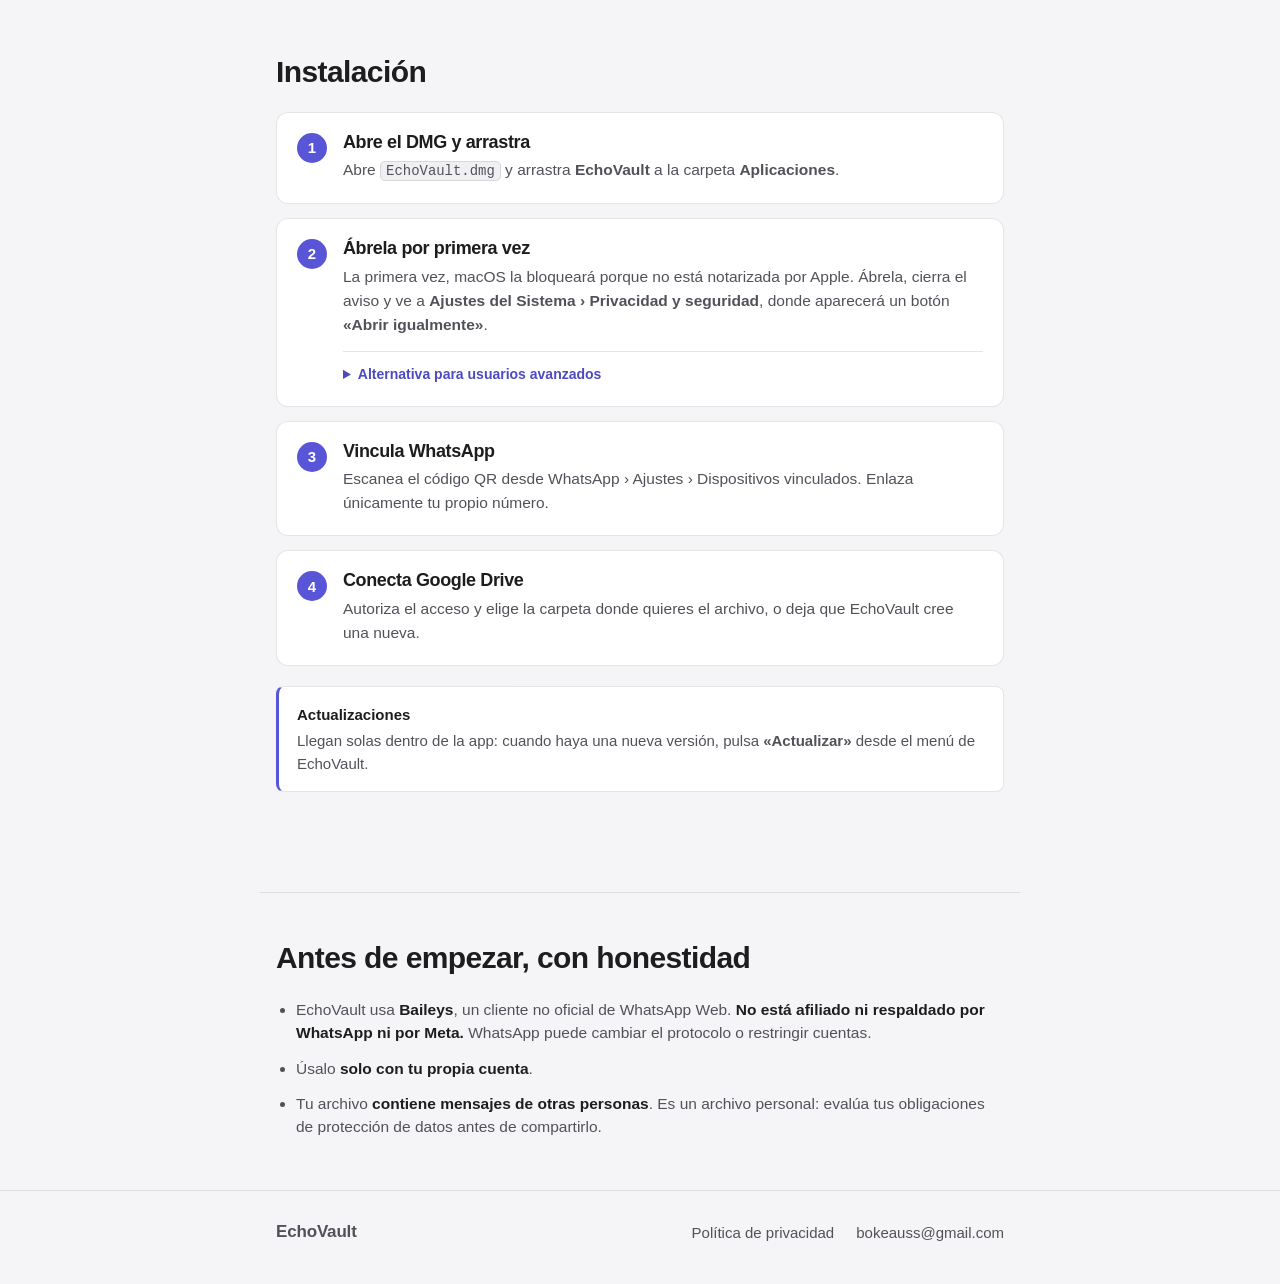
==== commit c43fe557: "release: EchoVault 0.4.3" ====
--- a/index.html
+++ b/index.html
@@ -38,7 +38,7 @@
         <div class="cta">
           <a class="btn" href="https://github.com/fjpedrosa/echovault-releases/releases/latest/download/EchoVault.dmg">Descargar para Mac</a>
           <p class="cta__meta">
-            Versión <span id="version">0.4.2</span>
+            Versión <span id="version">0.4.3</span>
             <span class="dot" aria-hidden="true">·</span> Gratis
           </p>
         </div>
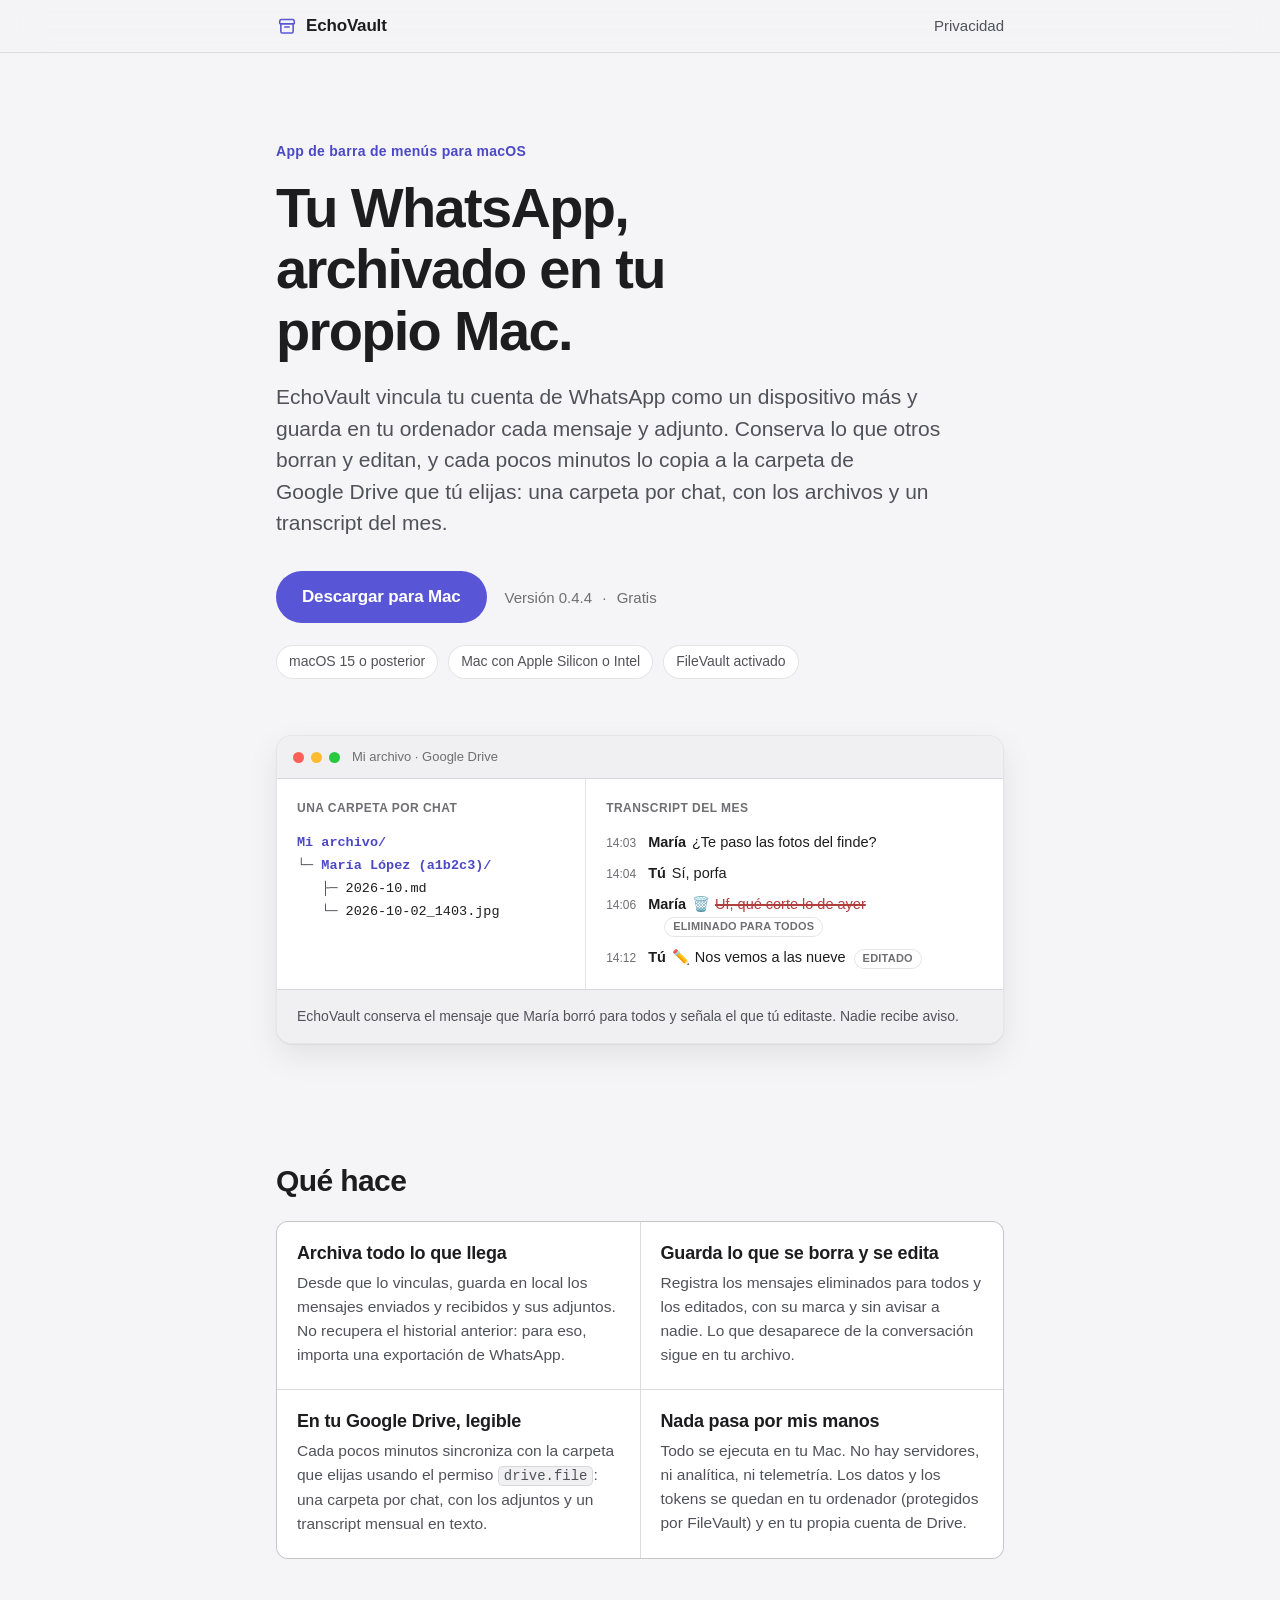
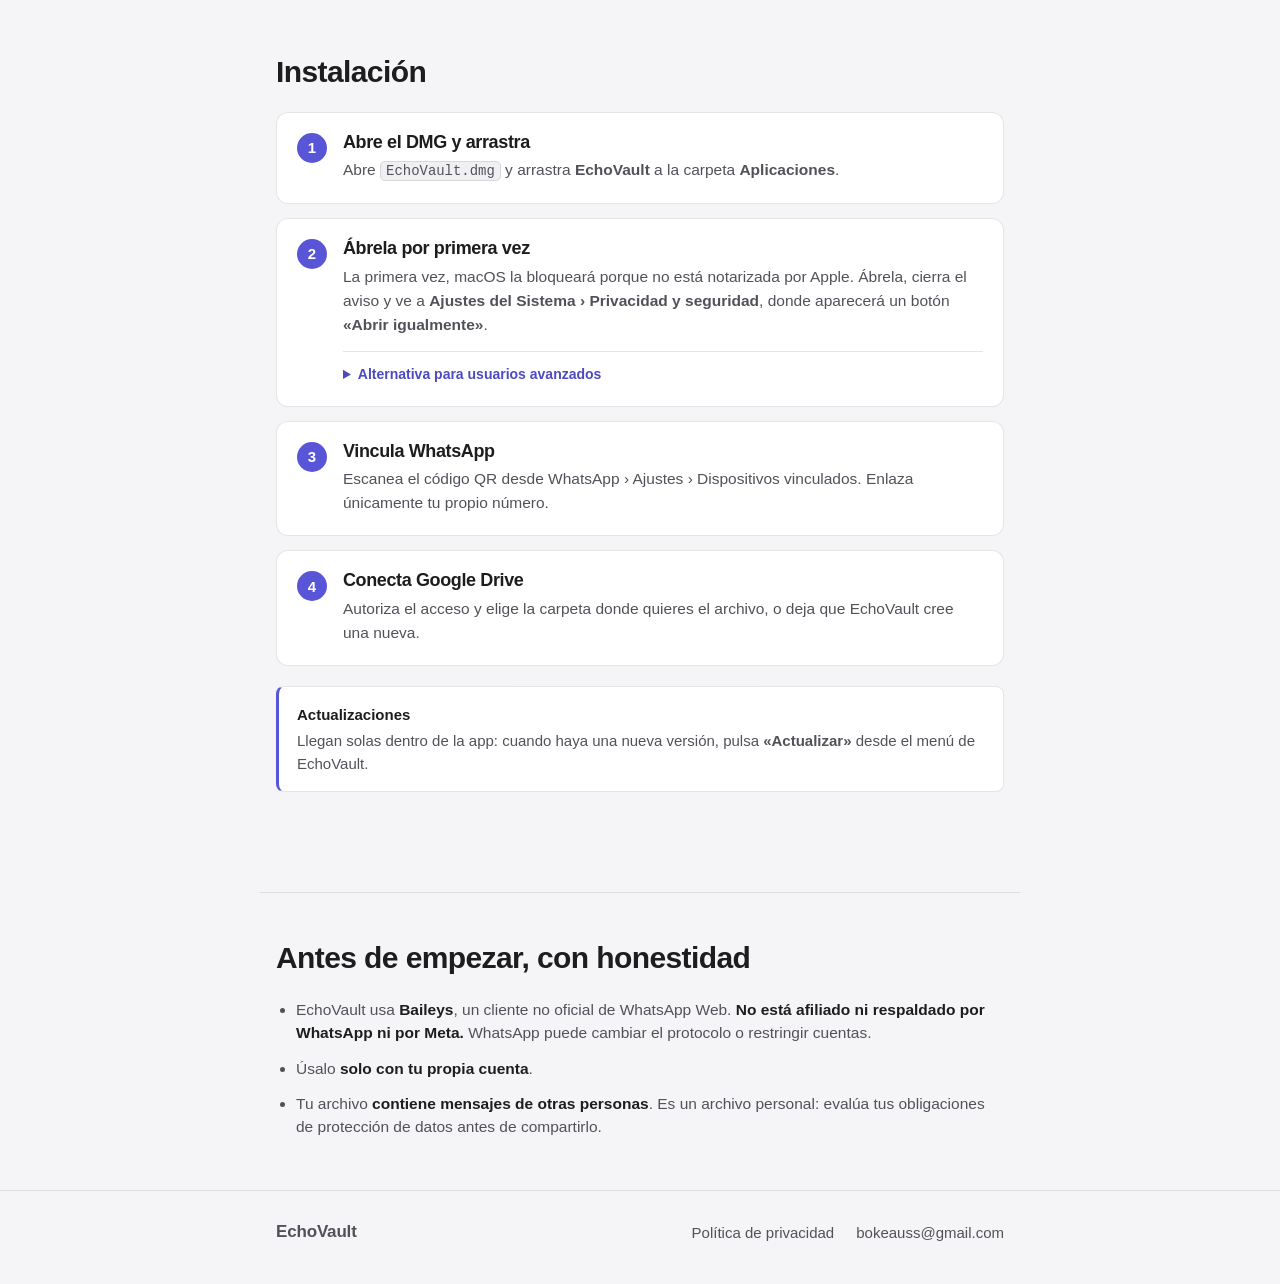
==== commit fe5c5da4: "release: EchoVault 0.4.4" ====
--- a/index.html
+++ b/index.html
@@ -38,7 +38,7 @@
         <div class="cta">
           <a class="btn" href="https://github.com/fjpedrosa/echovault-releases/releases/latest/download/EchoVault.dmg">Descargar para Mac</a>
           <p class="cta__meta">
-            Versión <span id="version">0.4.3</span>
+            Versión <span id="version">0.4.4</span>
             <span class="dot" aria-hidden="true">·</span> Gratis
           </p>
         </div>
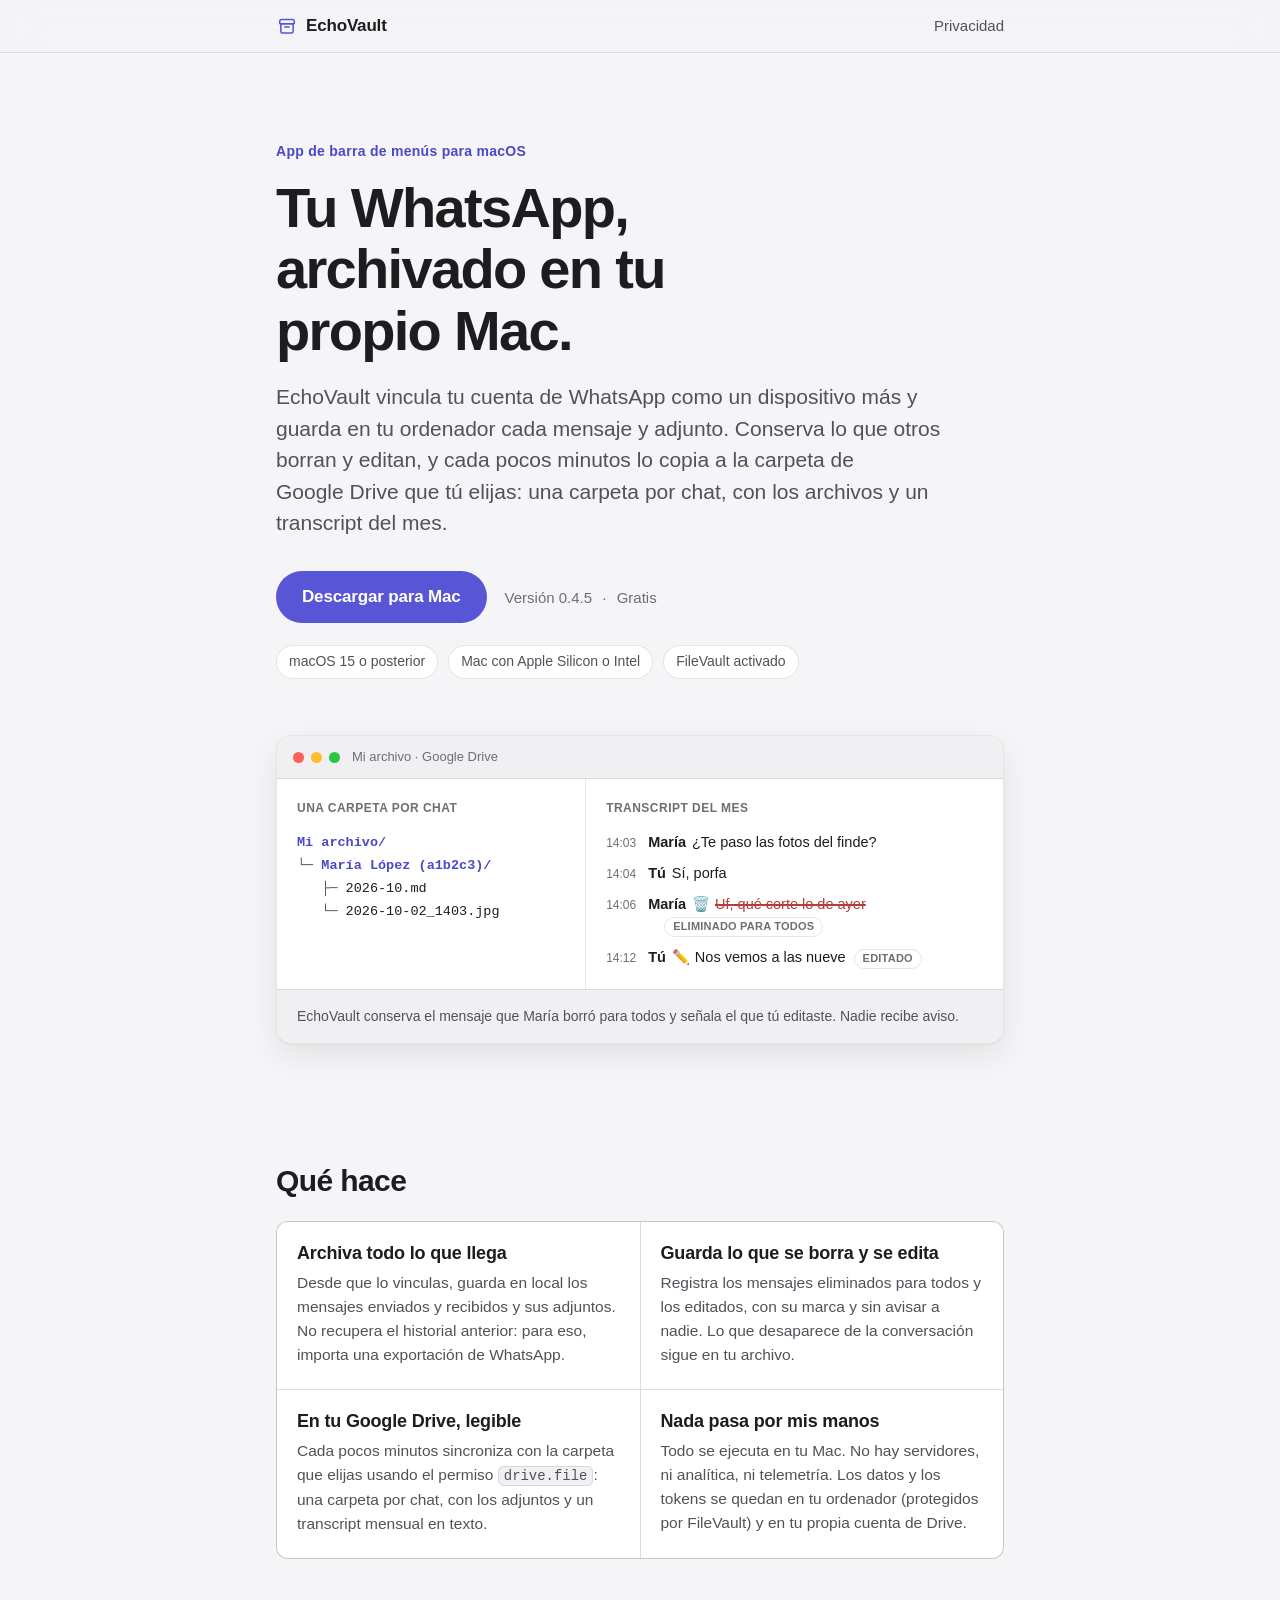
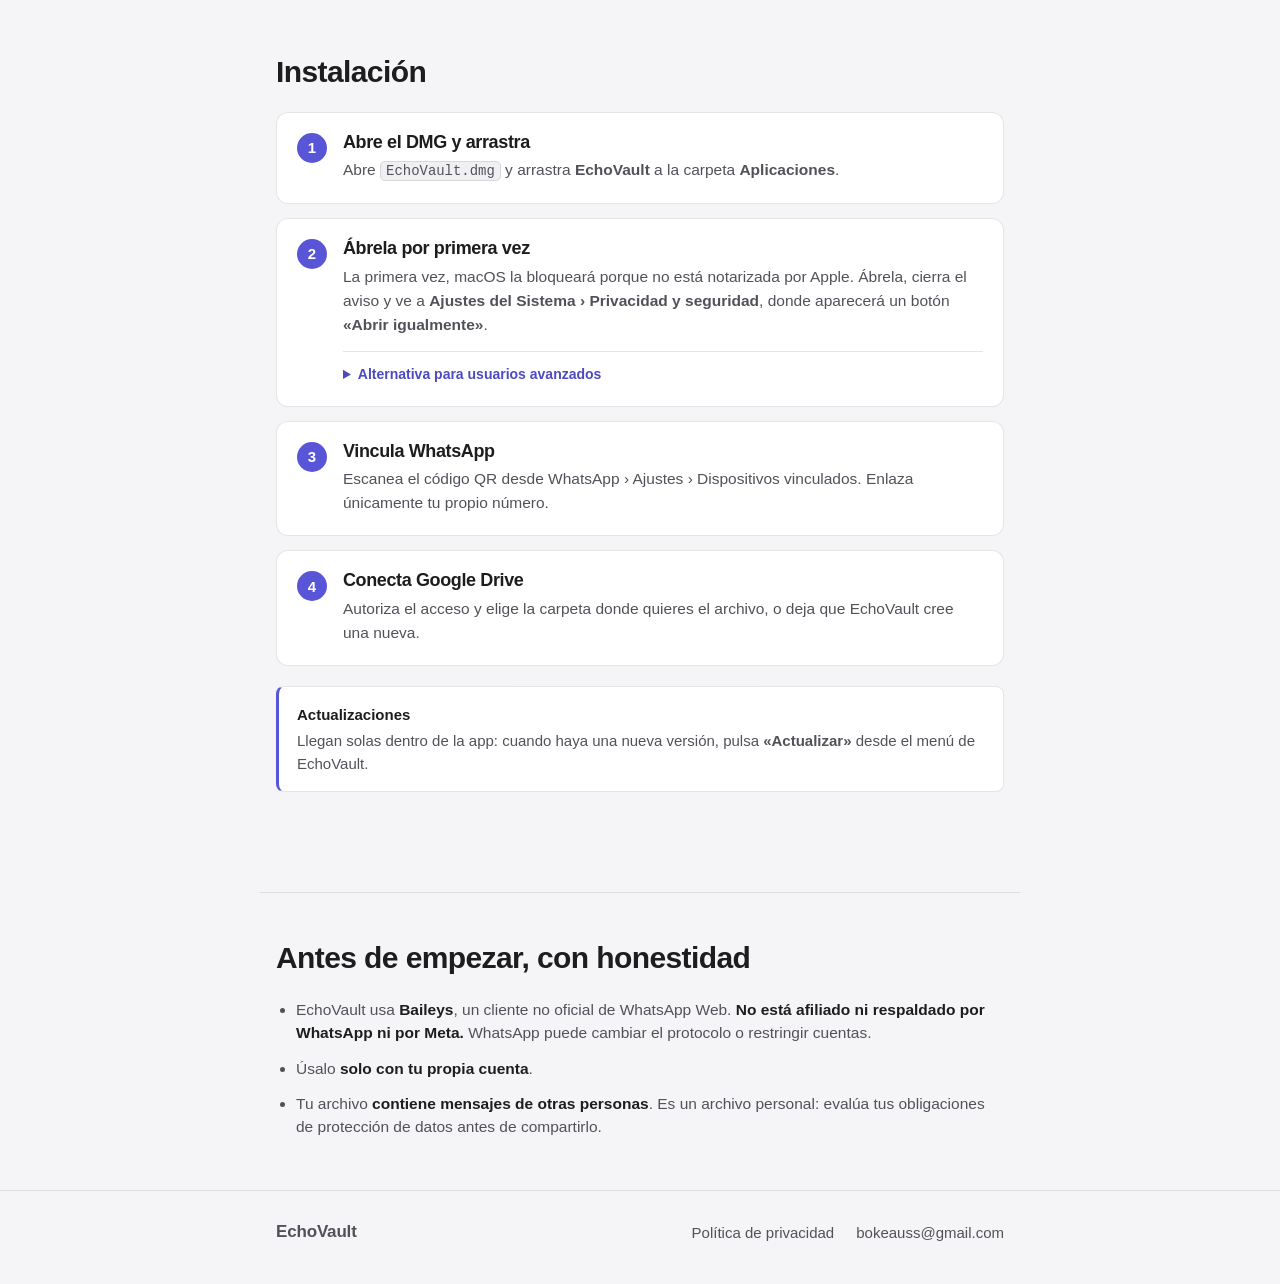
==== commit b5ce01ee: "release: EchoVault 0.4.5" ====
--- a/index.html
+++ b/index.html
@@ -38,7 +38,7 @@
         <div class="cta">
           <a class="btn" href="https://github.com/fjpedrosa/echovault-releases/releases/latest/download/EchoVault.dmg">Descargar para Mac</a>
           <p class="cta__meta">
-            Versión <span id="version">0.4.4</span>
+            Versión <span id="version">0.4.5</span>
             <span class="dot" aria-hidden="true">·</span> Gratis
           </p>
         </div>
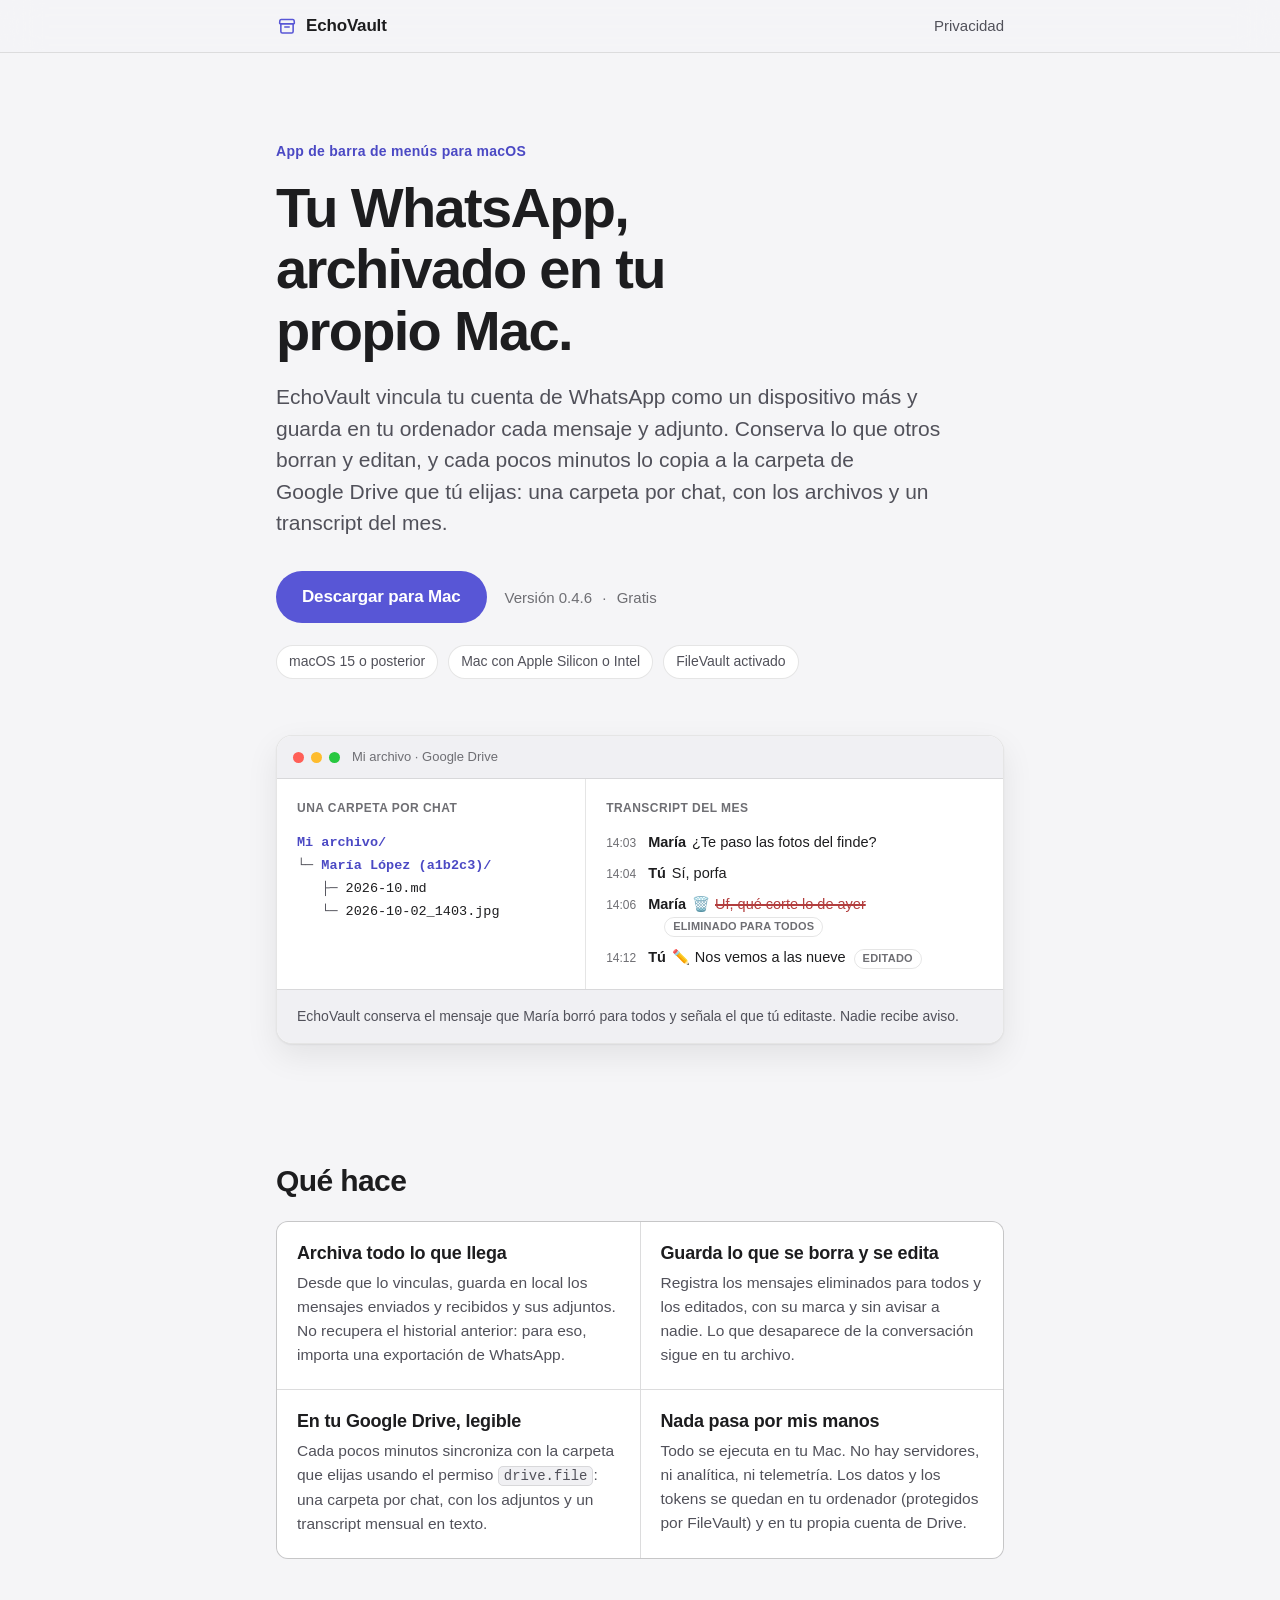
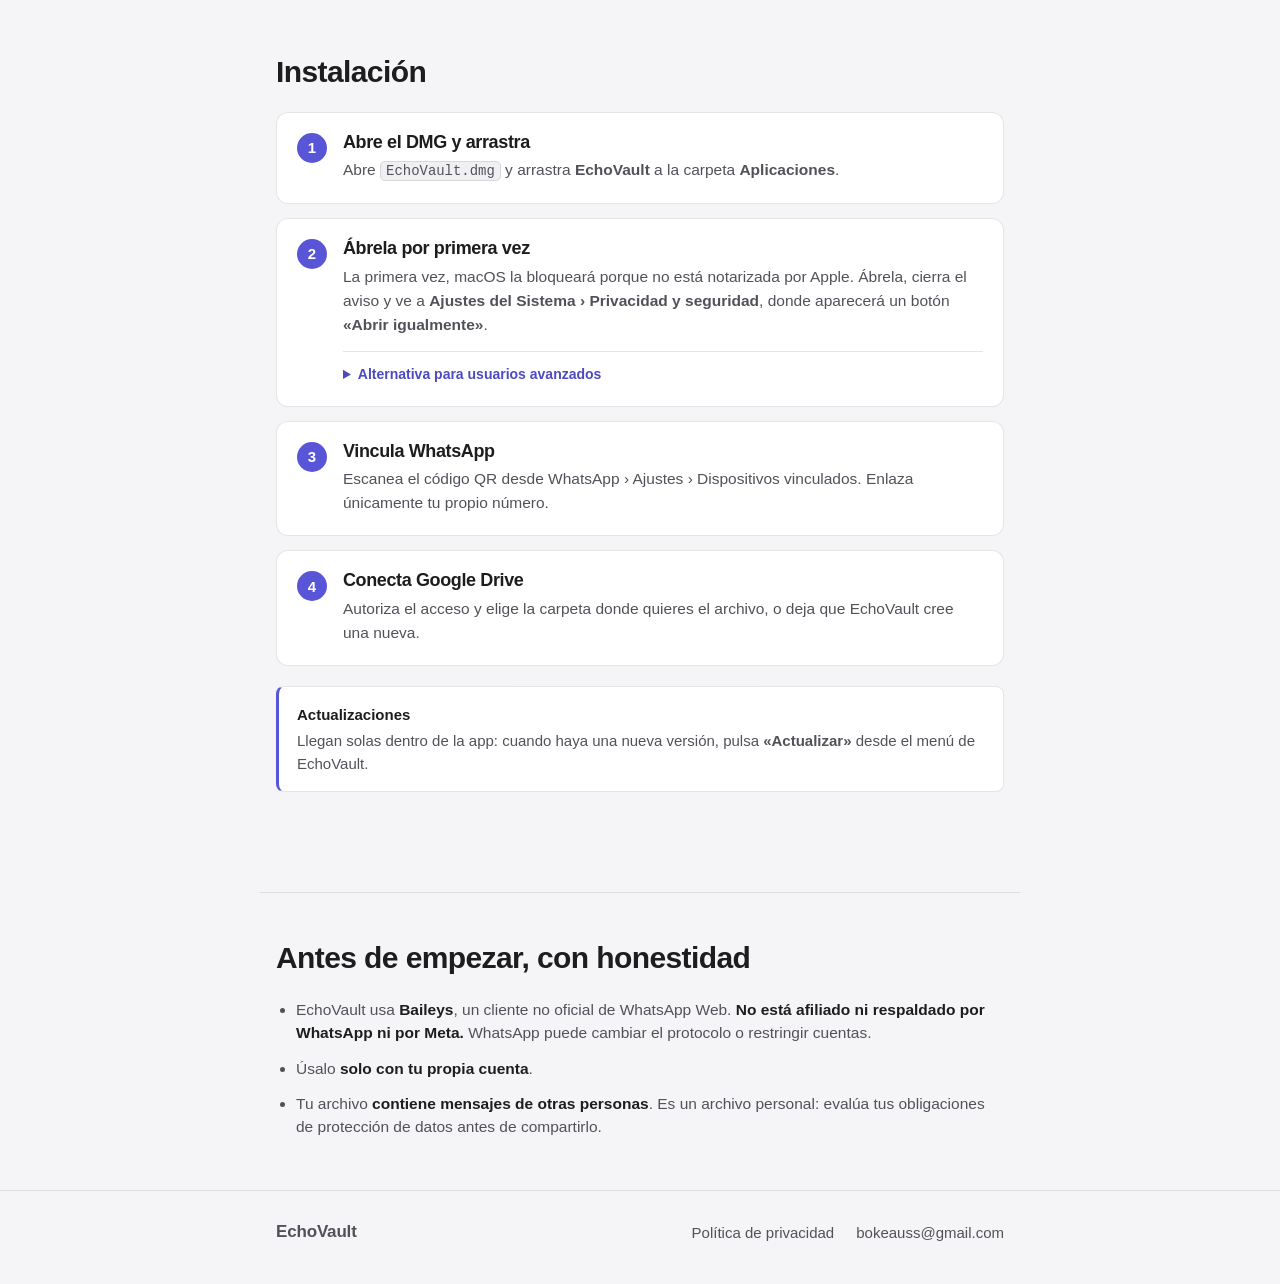
==== commit 9e2306c5: "release: EchoVault 0.4.6" ====
--- a/index.html
+++ b/index.html
@@ -38,7 +38,7 @@
         <div class="cta">
           <a class="btn" href="https://github.com/fjpedrosa/echovault-releases/releases/latest/download/EchoVault.dmg">Descargar para Mac</a>
           <p class="cta__meta">
-            Versión <span id="version">0.4.5</span>
+            Versión <span id="version">0.4.6</span>
             <span class="dot" aria-hidden="true">·</span> Gratis
           </p>
         </div>
